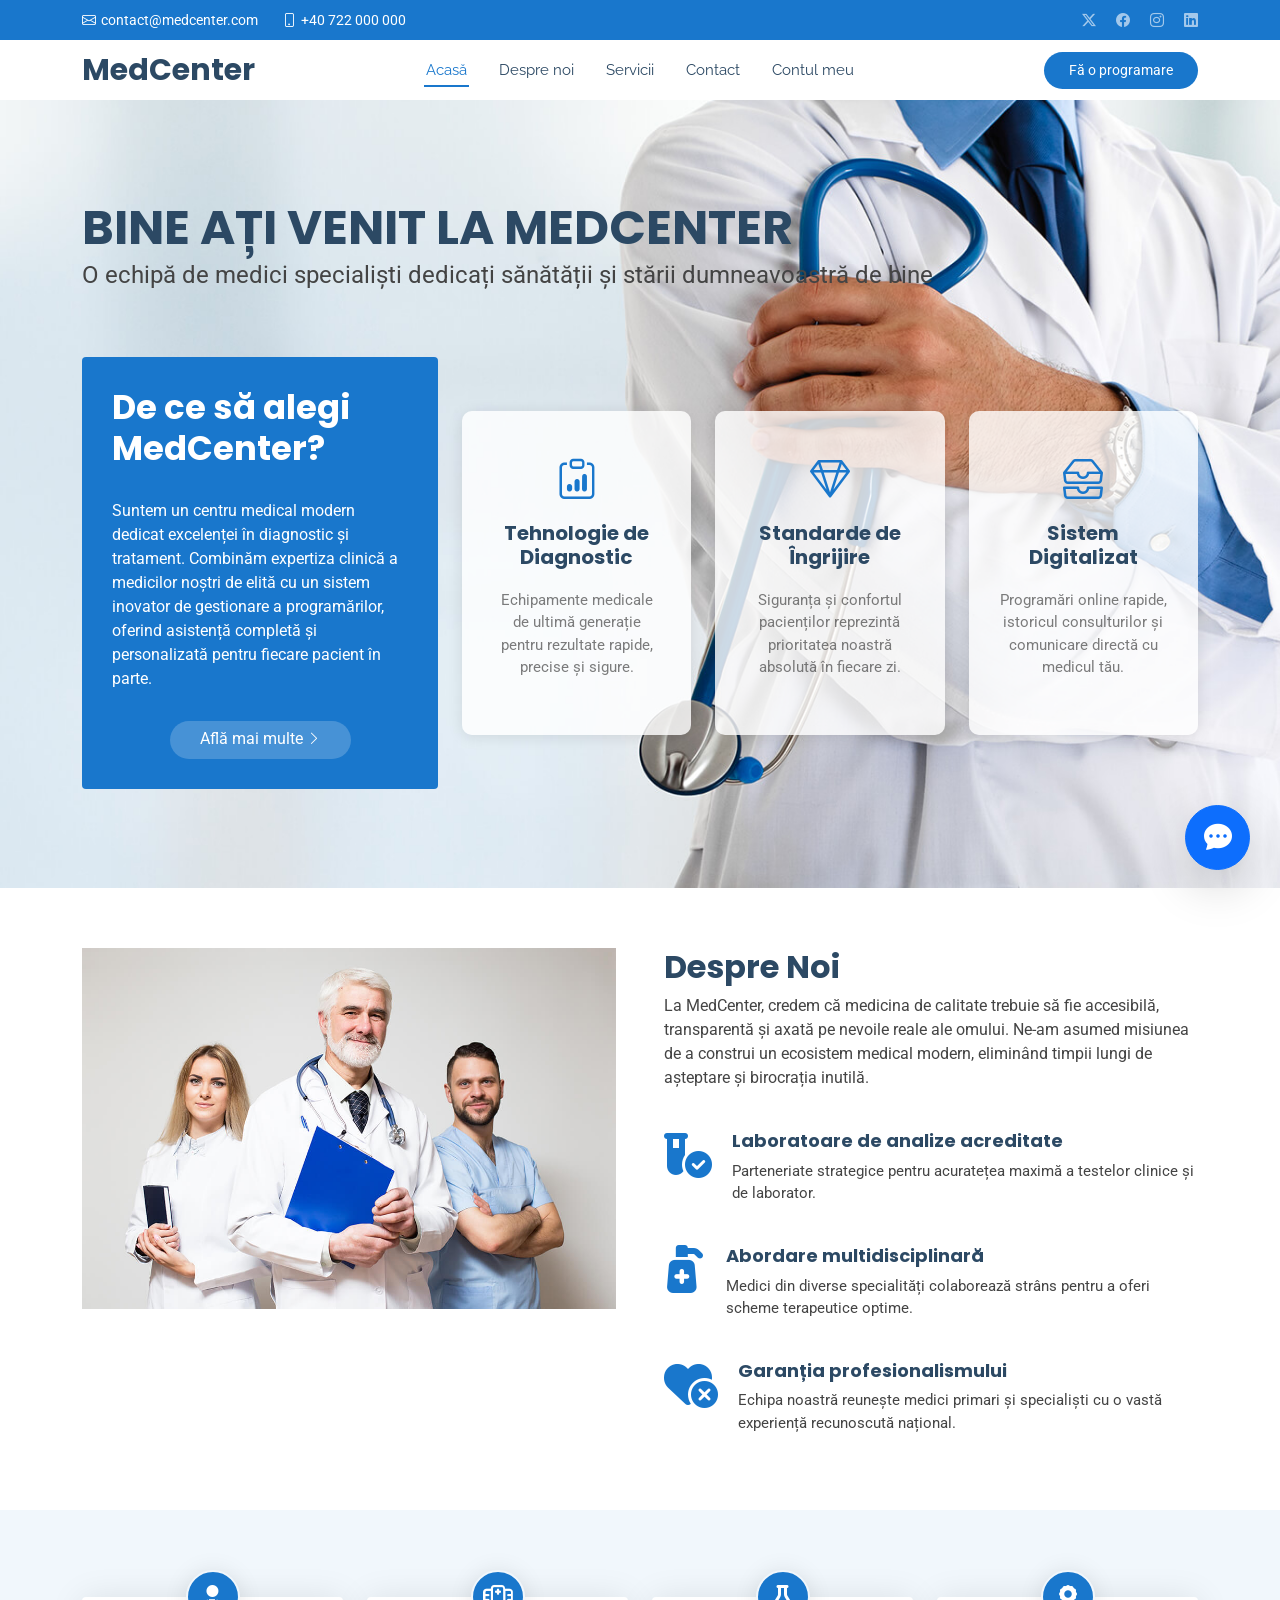
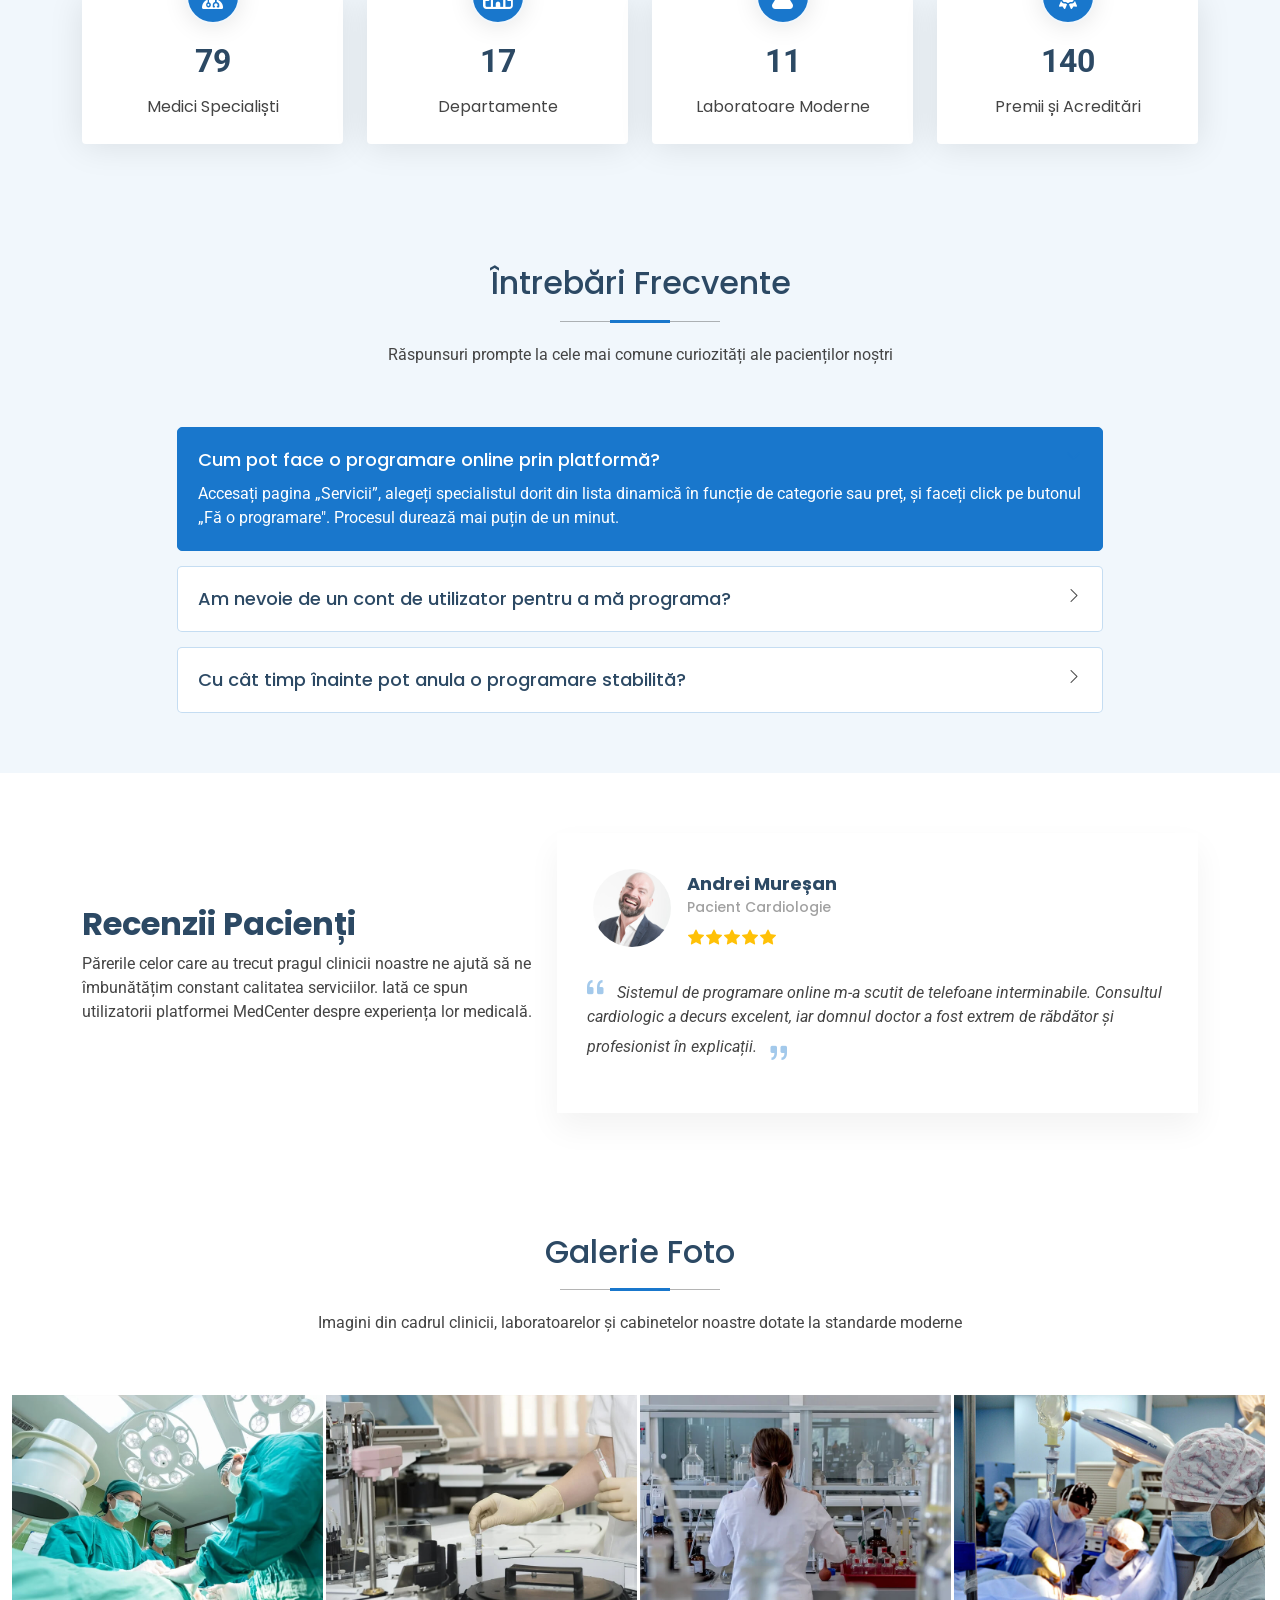
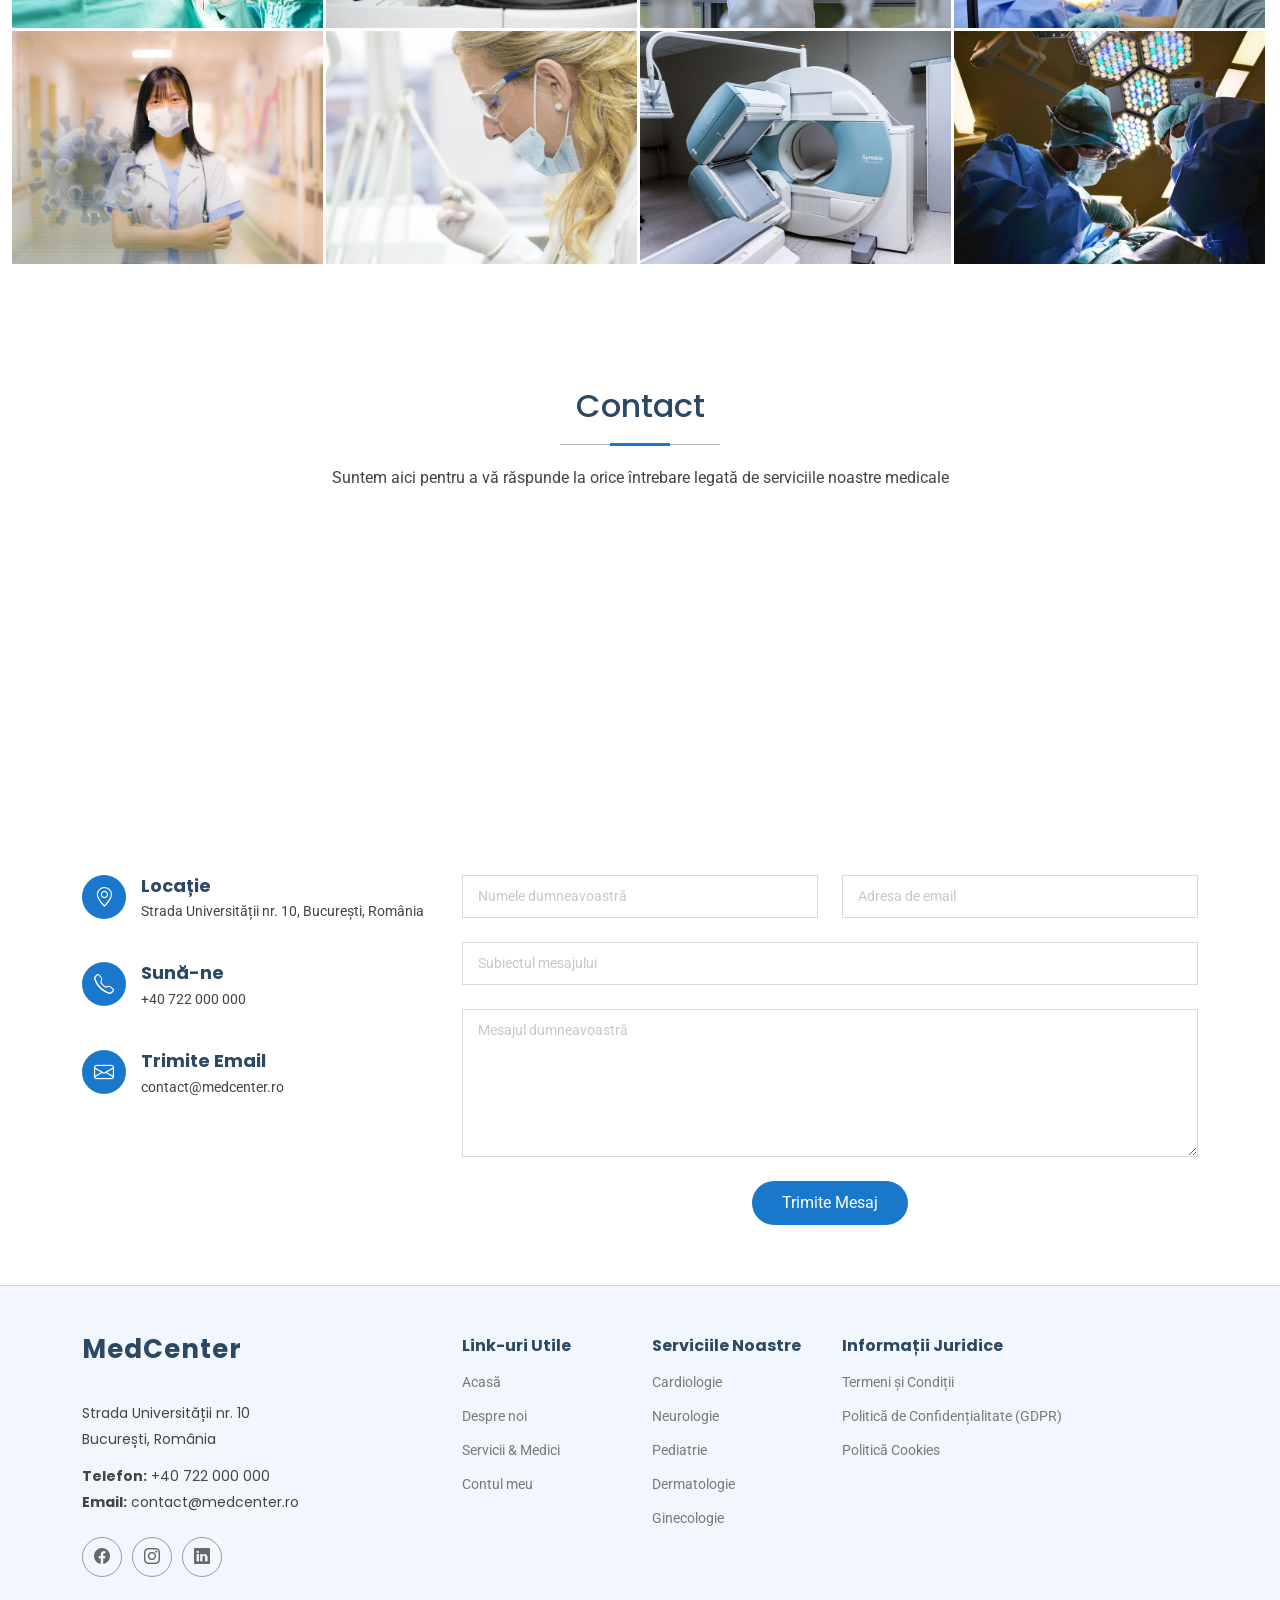
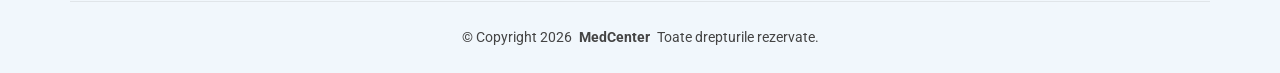
==== api-gateway/src/main/resources/static/index.html @ e3218eba "Medcenter functional" ====
<!DOCTYPE html>
<html lang="ro">

<head>
  <meta charset="utf-8">
  <meta content="width=device-width, initial-scale=1.0" name="viewport">
  <title>MedCenter - Centru Medical Integrat</title>
  <meta name="description" content="">
  <meta name="keywords" content="">

  <link href="assets/img/favicon.png" rel="icon">
  <link href="assets/img/apple-touch-icon.png" rel="apple-touch-icon">

  <link href="https://fonts.googleapis.com" rel="preconnect">
  <link href="https://fonts.gstatic.com" rel="preconnect" crossorigin>
  <link href="https://fonts.googleapis.com/css2?family=Roboto:ital,wght@0,100;0,300;0,400;0,500;0,700;0,900;1,100;1,300;1,400;1,500;1,700;1,900&family=Poppins:ital,wght@0,100;0,200;0,300;0,400;0,500;0,600;0,700;0,800;0,900;1,100;1,200;1,300;1,400;1,500;1,600;1,700;1,800;1,900&family=Raleway:ital,wght@0,100;0,200;0,300;0,400;0,500;0,600;0,700;0,800;0,900;1,100;1,200;1,300;1,400;1,500;1,600;1,700;1,800;1,900&display=swap" rel="stylesheet">

  <link href="assets/vendor/bootstrap/css/bootstrap.min.css" rel="stylesheet">
  <link href="assets/vendor/bootstrap-icons/bootstrap-icons.css" rel="stylesheet">
  <link href="assets/vendor/aos/aos.css" rel="stylesheet">
  <link href="assets/vendor/fontawesome-free/css/all.min.css" rel="stylesheet">
  <link href="assets/vendor/glightbox/css/glightbox.min.css" rel="stylesheet">
  <link href="assets/vendor/swiper/swiper-bundle.min.css" rel="stylesheet">

  <link href="assets/css/main.css" rel="stylesheet">
</head>

<body class="index-page">
<script>
  const role = localStorage.getItem('userRole');
  if (role === 'ADMIN' || role === 'DOCTOR') {
      document.documentElement.classList.add('is-staff');
  }
</script>
<!-- restul codului, header etc. -->

<header id="header" class="header sticky-top" data-include="header.html"></header>

<main class="main">

  <section id="hero" class="hero section light-background">

    <img src="assets/img/hero-bg.jpg" alt="" data-aos="fade-in">

    <div class="container position-relative">

      <div class="welcome position-relative" data-aos="fade-down" data-aos-delay="100">
        <h2>BINE AȚI VENIT LA MEDCENTER</h2>
        <p>O echipă de medici specialiști dedicați sănătății și stării dumneavoastră de bine</p>
      </div><div class="content row gy-4">
      <div class="col-lg-4 d-flex align-items-stretch">
        <div class="why-box" data-aos="zoom-out" data-aos-delay="200">
          <h3>De ce să alegi MedCenter?</h3>
          <p>
            Suntem un centru medical modern dedicat excelenței în diagnostic și tratament. Combinăm expertiza clinică a medicilor noștri de elită cu un sistem inovator de gestionare a programărilor, oferind asistență completă și personalizată pentru fiecare pacient în parte.
          </p>
          <div class="text-center">
            <a href="#about" class="more-btn"><span>Află mai multe</span> <i class="bi bi-chevron-right"></i></a>
          </div>
        </div>
      </div><div class="col-lg-8 d-flex align-items-stretch">
      <div class="d-flex flex-column justify-content-center">
        <div class="row gy-4">

          <div class="col-xl-4 d-flex align-items-stretch">
            <div class="icon-box" data-aos="zoom-out" data-aos-delay="300">
              <i class="bi bi-clipboard-data"></i>
              <h4>Tehnologie de Diagnostic</h4>
              <p>Echipamente medicale de ultimă generație pentru rezultate rapide, precise și sigure.</p>
            </div>
          </div><div class="col-xl-4 d-flex align-items-stretch">
          <div class="icon-box" data-aos="zoom-out" data-aos-delay="400">
            <i class="bi bi-gem"></i>
            <h4>Standarde de Îngrijire</h4>
            <p>Siguranța și confortul pacienților reprezintă prioritatea noastră absolută în fiecare zi.</p>
          </div>
        </div><div class="col-xl-4 d-flex align-items-stretch">
          <div class="icon-box" data-aos="zoom-out" data-aos-delay="500">
            <i class="bi bi-inboxes"></i>
            <h4>Sistem Digitalizat</h4>
            <p>Programări online rapide, istoricul consulturilor și comunicare directă cu medicul tău.</p>
          </div>
        </div></div>
      </div>
    </div>
    </div></div>

  </section><section id="about" class="about section">

  <div class="container">

    <div class="row gy-4 gx-5">

      <div class="col-lg-6 position-relative align-self-start" data-aos="fade-up" data-aos-delay="200">
        <img src="assets/img/about.jpg" class="img-fluid" alt="">
      </div>

      <div class="col-lg-6 content" data-aos="fade-up" data-aos-delay="100">
        <h3>Despre Noi</h3>
        <p>
          La MedCenter, credem că medicina de calitate trebuie să fie accesibilă, transparentă și axată pe nevoile reale ale omului. Ne-am asumed misiunea de a construi un ecosistem medical modern, eliminând timpii lungi de așteptare și birocrația inutilă.
        </p>
        <ul>
          <li>
            <i class="fa-solid fa-vial-circle-check"></i>
            <div>
              <h5>Laboratoare de analize acreditate</h5>
              <p>Parteneriate strategice pentru acuratețea maximă a testelor clinice și de laborator.</p>
            </div>
          </li>
          <li>
            <i class="fa-solid fa-pump-medical"></i>
            <div>
              <h5>Abordare multidisciplinară</h5>
              <p>Medici din diverse specialități colaborează strâns pentru a oferi scheme terapeutice optime.</p>
            </div>
          </li>
          <li>
            <i class="fa-solid fa-heart-circle-xmark"></i>
            <div>
              <h5>Garanția profesionalismului</h5>
              <p>Echipa noastră reunește medici primari și specialiști cu o vastă experiență recunoscută național.</p>
            </div>
          </li>
        </ul>
      </div>

    </div>

  </div>

</section><section id="stats" class="stats section light-background">

  <div class="container" data-aos="fade-up" data-aos-delay="100">

    <div class="row gy-4">

      <div class="col-lg-3 col-md-6 d-flex flex-column align-items-center">
        <i class="fa-solid fa-user-doctor"></i>
        <div class="stats-item">
          <span data-purecounter-start="0" data-purecounter-end="85" data-purecounter-duration="1" class="purecounter"></span>
          <p>Medici Specialiști</p>
        </div>
      </div><div class="col-lg-3 col-md-6 d-flex flex-column align-items-center">
      <i class="fa-regular fa-hospital"></i>
      <div class="stats-item">
        <span data-purecounter-start="0" data-purecounter-end="18" data-purecounter-duration="1" class="purecounter"></span>
        <p>Departamente</p>
      </div>
    </div><div class="col-lg-3 col-md-6 d-flex flex-column align-items-center">
      <i class="fas fa-flask"></i>
      <div class="stats-item">
        <span data-purecounter-start="0" data-purecounter-end="12" data-purecounter-duration="1" class="purecounter"></span>
        <p>Laboratoare Moderne</p>
      </div>
    </div><div class="col-lg-3 col-md-6 d-flex flex-column align-items-center">
      <i class="fas fa-award"></i>
      <div class="stats-item">
        <span data-purecounter-start="0" data-purecounter-end="150" data-purecounter-duration="1" class="purecounter"></span>
        <p>Premii și Acreditări</p>
      </div>
    </div></div>

  </div>

</section><section id="faq" class="faq section light-background">

  <div class="container section-title" data-aos="fade-up">
    <h2>Întrebări Frecvente</h2>
    <p>Răspunsuri prompte la cele mai comune curiozități ale pacienților noștri</p>
  </div>

  <div class="container">
    <div class="row justify-content-center">
      <div class="col-lg-10" data-aos="fade-up" data-aos-delay="100">
        <div class="faq-container">

          <div class="faq-item faq-active">
            <h3>Cum pot face o programare online prin platformă?</h3>
            <div class="faq-content">
              <p>Accesați pagina „Servicii”, alegeți specialistul dorit din lista dinamică în funcție de categorie sau preț, și faceți click pe butonul „Fă o programare". Procesul durează mai puțin de un minut.</p>
            </div>
            <i class="faq-toggle bi bi-chevron-right"></i>
          </div>

          <div class="faq-item">
            <h3>Am nevoie de un cont de utilizator pentru a mă programa?</h3>
            <div class="faq-content">
              <p>Da, crearea unui cont securizat în secțiunea „Contul meu” vă permite să vă gestionați rezervările active, să anulați sau să reprogramați vizitele și să aveți acces direct la istoricul consulturilor medicale.</p>
            </div>
            <i class="faq-toggle bi bi-chevron-right"></i>
          </div>

          <div class="faq-item">
            <h3>Cu cât timp înainte pot anula o programare stabilită?</h3>
            <div class="faq-content">
              <p>Anularea sau modificarea unei programări se poate face direct din panoul dumneavoastră de utilizator (Dashboard) cu cel puțin 24 de ore înainte de ora stabilită inițial, fără niciun cost suplimentar.</p>
            </div>
            <i class="faq-toggle bi bi-chevron-right"></i>
          </div>

        </div>
      </div>
    </div>
  </div>

</section>

  <section id="testimonials" class="testimonials section">

    <div class="container">
      <div class="row align-items-center">

        <div class="col-lg-5 info" data-aos="fade-up" data-aos-delay="100">
          <h3>Recenzii Pacienți</h3>
          <p>
            Părerile celor care au trecut pragul clinicii noastre ne ajută să ne îmbunătățim constant calitatea serviciilor. Iată ce spun utilizatorii platformei MedCenter despre experiența lor medicală.
          </p>
        </div>

        <div class="col-lg-7" data-aos="fade-up" data-aos-delay="200">
          <div class="swiper init-swiper">
            <script type="application/json" class="swiper-config">
              {
                "loop": true,
                "speed": 600,
                "autoplay": { "delay": 5000 },
                "slidesPerView": "auto",
                "pagination": { "el": ".swiper-pagination", "type": "bullets", "clickable": true }
              }
            </script>
            <div class="swiper-wrapper">

              <div class="swiper-slide">
                <div class="testimonial-item">
                  <div class="d-flex">
                    <img src="assets/img/testimonials/testimonials-1.jpg" class="testimonial-img flex-shrink-0" alt="">
                    <div>
                      <h3>Andrei Mureșan</h3>
                      <h4>Pacient Cardiologie</h4>
                      <div class="stars">
                        <i class="bi bi-star-fill"></i><i class="bi bi-star-fill"></i><i class="bi bi-star-fill"></i><i class="bi bi-star-fill"></i><i class="bi bi-star-fill"></i>
                      </div>
                    </div>
                  </div>
                  <p>
                    <i class="bi bi-quote quote-icon-left"></i>
                    <span>Sistemul de programare online m-a scutit de telefoane interminabile. Consultul cardiologic a decurs excelent, iar domnul doctor a fost extrem de răbdător și profesionist în explicații.</span>
                    <i class="bi bi-quote quote-icon-right"></i>
                  </p>
                </div>
              </div>

              <div class="swiper-slide">
                <div class="testimonial-item">
                  <div class="d-flex">
                    <img src="assets/img/testimonials/testimonials-2.jpg" class="testimonial-img flex-shrink-0" alt="">
                    <div>
                      <h3>Elena Vasilescu</h3>
                      <h4>Pacient Pediatrie</h4>
                      <div class="stars">
                        <i class="bi bi-star-fill"></i><i class="bi bi-star-fill"></i><i class="bi bi-star-fill"></i><i class="bi bi-star-fill"></i><i class="bi bi-star-fill"></i>
                      </div>
                    </div>
                  </div>
                  <p>
                    <i class="bi bi-quote quote-icon-left"></i>
                    <span>O clinică extrem de curată, primitoare și perfect organizată pentru copii. Programarea s-a respectat la minut, un lucru foarte important când vii cu un copil mic. Recomand cu drag!</span>
                    <i class="bi bi-quote quote-icon-right"></i>
                  </p>
                </div>
              </div>

            </div>
            <div class="swiper-pagination"></div>
          </div>
        </div>

      </div>
    </div>

  </section>

  <section id="gallery" class="gallery section">

    <div class="container section-title" data-aos="fade-up">
      <h2>Galerie Foto</h2>
      <p>Imagini din cadrul clinicii, laboratoarelor și cabinetelor noastre dotate la standarde moderne</p>
    </div><div class="container-fluid" data-aos="fade-up" data-aos-delay="100">

    <div class="row g-0">

      <div class="col-lg-3 col-md-4">
        <div class="gallery-item">
          <a href="assets/img/gallery/gallery-1.jpg" class="glightbox" data-gallery="images-gallery">
            <img src="assets/img/gallery/gallery-1.jpg" alt="Cabinet Consultanță" class="img-fluid">
          </a>
        </div>
      </div><div class="col-lg-3 col-md-4">
      <div class="gallery-item">
        <a href="assets/img/gallery/gallery-2.jpg" class="glightbox" data-gallery="images-gallery">
          <img src="assets/img/gallery/gallery-2.jpg" alt="Echipament Diagnostic" class="img-fluid">
        </a>
      </div>
    </div><div class="col-lg-3 col-md-4">
      <div class="gallery-item">
        <a href="assets/img/gallery/gallery-3.jpg" class="glightbox" data-gallery="images-gallery">
          <img src="assets/img/gallery/gallery-3.jpg" alt="Laborator Analize" class="img-fluid">
        </a>
      </div>
    </div><div class="col-lg-3 col-md-4">
      <div class="gallery-item">
        <a href="assets/img/gallery/gallery-4.jpg" class="glightbox" data-gallery="images-gallery">
          <img src="assets/img/gallery/gallery-4.jpg" alt="Sala de Tratament" class="img-fluid">
        </a>
      </div>
    </div><div class="col-lg-3 col-md-4">
      <div class="gallery-item">
        <a href="assets/img/gallery/gallery-5.jpg" class="glightbox" data-gallery="images-gallery">
          <img src="assets/img/gallery/gallery-5.jpg" alt="Tehnologie Medicală" class="img-fluid">
        </a>
      </div>
    </div><div class="col-lg-3 col-md-4">
      <div class="gallery-item">
        <a href="assets/img/gallery/gallery-6.jpg" class="glightbox" data-gallery="images-gallery">
          <img src="assets/img/gallery/gallery-6.jpg" alt="Cabinet Pediatrie" class="img-fluid">
        </a>
      </div>
    </div><div class="col-lg-3 col-md-4">
      <div class="gallery-item">
        <a href="assets/img/gallery/gallery-7.jpg" class="glightbox" data-gallery="images-gallery">
          <img src="assets/img/gallery/gallery-7.jpg" alt="Recepție MedCenter" class="img-fluid">
        </a>
      </div>
    </div><div class="col-lg-3 col-md-4">
      <div class="gallery-item">
        <a href="assets/img/gallery/gallery-8.jpg" class="glightbox" data-gallery="images-gallery">
          <img src="assets/img/gallery/gallery-8.jpg" alt="Săli de Așteptare" class="img-fluid">
        </a>
      </div>
    </div></div>

  </div>

  </section>

  <section id="contact" class="contact section">

    <div class="container section-title" data-aos="fade-up">
      <h2>Contact</h2>
      <p>Suntem aici pentru a vă răspunde la orice întrebare legată de serviciile noastre medicale</p>
    </div>

    <div class="mb-5" data-aos="fade-up" data-aos-delay="200">
      <iframe style="border:0; width: 100%; height: 270px;" src="https://maps.google.com/maps?q=Strada%20Universitatii%2010,%20Bucuresti&t=&z=13&ie=UTF8&iwloc=&output=embed" frameborder="0" allowfullscreen="" loading="lazy" referrerpolicy="no-referrer-when-downgrade"></iframe>
    </div>

    <div class="container" data-aos="fade-up" data-aos-delay="100">
      <div class="row gy-4">

        <div class="col-lg-4">
          <div class="info-item d-flex" data-aos="fade-up" data-aos-delay="300">
            <i class="bi bi-geo-alt flex-shrink-0"></i>
            <div>
              <h3>Locație</h3>
              <p>Strada Universității nr. 10, București, România</p>
            </div>
          </div>

          <div class="info-item d-flex" data-aos="fade-up" data-aos-delay="400">
            <i class="bi bi-telephone flex-shrink-0"></i>
            <div>
              <h3>Sună-ne</h3>
              <p>+40 722 000 000</p>
            </div>
          </div>

          <div class="info-item d-flex" data-aos="fade-up" data-aos-delay="500">
            <i class="bi bi-envelope flex-shrink-0"></i>
            <div>
              <h3>Trimite Email</h3>
              <p>contact@medcenter.ro</p>
            </div>
          </div>
        </div>

        <div class="col-lg-8">
          <form id="contact-form" class="php-email-form" data-aos="fade-up" data-aos-delay="200">
            <div class="row gy-4">

              <div class="col-md-6">
                <input type="text" id="contact-name" class="form-control" placeholder="Numele dumneavoastră" required="">
              </div>

              <div class="col-md-6 ">
                <input type="email" id="contact-email" class="form-control" placeholder="Adresa de email" required="">
              </div>

              <div class="col-md-12">
                <input type="text" id="contact-subject" class="form-control" placeholder="Subiectul mesajului" required="">
              </div>

              <div class="col-md-12">
                <textarea class="form-control" id="contact-message" rows="6" placeholder="Mesajul dumneavoastră" required=""></textarea>
              </div>

              <div class="col-md-12 text-center">
                <div id="contact-loading" class="d-none text-primary mb-3">Se trimite mesajul...</div>
                <div id="contact-error" class="d-none text-danger mb-3">A apărut o eroare. Serverul nu răspunde.</div>
                <div id="contact-success" class="d-none text-success mb-3">Mesajul dumneavoastră a fost trimis cu succes!</div>

                <button type="submit" style="background: #1977cc; color: white; border: 0; padding: 10px 30px; border-radius: 50px; transition: 0.4s;">Trimite Mesaj</button>
              </div>

            </div>
          </form>
        </div>

      </div>
    </div>

  </section>

</main>

<div data-include="footer.html"></div>


<script src="assets/vendor/bootstrap/js/bootstrap.bundle.min.js"></script>
<script src="assets/vendor/aos/aos.js"></script>
<script src="assets/vendor/glightbox/js/glightbox.min.js"></script>
<script src="assets/vendor/purecounter/purecounter_vanilla.js"></script>
<script src="assets/vendor/swiper/swiper-bundle.min.js"></script>

<script src="assets/js/loader.js"></script>

<script>
  window.addEventListener('componentsLoaded', () => {
      const header = document.querySelector('#header');
      if (!header) {
          console.error("Eroare: Header-ul nu a fost găsit în DOM!");
          return;
      }

      const mainScript = document.createElement('script');
      mainScript.src = 'assets/js/main.js';
      mainScript.onload = () => {
          console.log("MedCenter main.js a fost încărcat și inițializat.");
          if (typeof AOS !== 'undefined') {
              AOS.init({
                  duration: 600,
                  easing: 'ease-in-out',
                  once: true,
                  mirror: false
              });
          }
      };
      document.body.appendChild(mainScript);
  });

  document.addEventListener('DOMContentLoaded', () => {
    const form = document.getElementById('contact-form');
    if (!form) return;

    form.addEventListener('submit', async (e) => {
        e.preventDefault(); // Oprim reîncărcarea paginii

        // Ascundem mesajele anterioare și arătăm loader-ul
        document.getElementById('contact-loading').classList.remove('d-none');
        document.getElementById('contact-error').classList.add('d-none');
        document.getElementById('contact-success').classList.add('d-none');

        // Colectăm datele din input-uri
        const contactData = {
            name: document.getElementById('contact-name').value,
            email: document.getElementById('contact-email').value,
            subject: document.getElementById('contact-subject').value,
            message: document.getElementById('contact-message').value
        };

        try {
            // Trimitem cererea către backend prin API Gateway (schimbă ruta dacă ai alt endpoint în Java)
            const response = await fetch('/resources/contact', {
                method: 'POST',
                headers: {
                    'Content-Type': 'application/json'
                },
                body: JSON.stringify(contactData)
            });

            document.getElementById('contact-loading').classList.add('d-none');

            if (response.ok) {
                document.getElementById('contact-success').classList.remove('d-none');
                form.reset(); // Curățăm formularul
            } else {
                document.getElementById('contact-error').classList.remove('d-none');
                document.getElementById('contact-error').innerText = "Eroare de la server. Mesajul nu a putut fi salvat.";
            }
        } catch (error) {
            console.error("Eroare la trimiterea mesajului:", error);
            document.getElementById('contact-loading').classList.add('d-none');
            document.getElementById('contact-error').classList.remove('d-none');
            document.getElementById('contact-error').innerText = "Nu s-a putut contacta serverul (Network Error).";
        }
    });
});
</script>
<script src="assets/js/chatbot.js"></script>
</body>
</html>
---- api-gateway/src/main/resources/static/assets/css/main.css ----
/**
* Template Name: Medilab
* Template URL: https://bootstrapmade.com/medilab-free-medical-bootstrap-theme/
* Updated: Aug 07 2024 with Bootstrap v5.3.3
* Author: BootstrapMade.com
* License: https://bootstrapmade.com/license/
*/

/*--------------------------------------------------------------
# Font & Color Variables
# Help: https://bootstrapmade.com/color-system/
--------------------------------------------------------------*/
/* Fonts */
:root {
  --default-font: "Roboto",  system-ui, -apple-system, "Segoe UI", Roboto, "Helvetica Neue", Arial, "Noto Sans", "Liberation Sans", sans-serif, "Apple Color Emoji", "Segoe UI Emoji", "Segoe UI Symbol", "Noto Color Emoji";
  --heading-font: "Poppins",  sans-serif;
  --nav-font: "Raleway",  sans-serif;
}

/* Global Colors - The following color variables are used throughout the website. Updating them here will change the color scheme of the entire website */
:root { 
  --background-color: #ffffff; /* Background color for the entire website, including individual sections */
  --default-color: #444444; /* Default color used for the majority of the text content across the entire website */
  --heading-color: #2c4964; /* Color for headings, subheadings and title throughout the website */
  --accent-color: #1977cc; /* Accent color that represents your brand on the website. It's used for buttons, links, and other elements that need to stand out */
  --surface-color: #ffffff; /* The surface color is used as a background of boxed elements within sections, such as cards, icon boxes, or other elements that require a visual separation from the global background. */
  --contrast-color: #ffffff; /* Contrast color for text, ensuring readability against backgrounds of accent, heading, or default colors. */
}

/* Nav Menu Colors - The following color variables are used specifically for the navigation menu. They are separate from the global colors to allow for more customization options */
:root {
  --nav-color: #2c4964;  /* The default color of the main navmenu links */
  --nav-hover-color: #1977cc; /* Applied to main navmenu links when they are hovered over or active */
  --nav-mobile-background-color: #ffffff; /* Used as the background color for mobile navigation menu */
  --nav-dropdown-background-color: #ffffff; /* Used as the background color for dropdown items that appear when hovering over primary navigation items */
  --nav-dropdown-color: #2c4964; /* Used for navigation links of the dropdown items in the navigation menu. */
  --nav-dropdown-hover-color: #1977cc; /* Similar to --nav-hover-color, this color is applied to dropdown navigation links when they are hovered over. */
}

/* Color Presets - These classes override global colors when applied to any section or element, providing reuse of the sam color scheme. */

.light-background {
  --background-color: #f1f7fc;
  --surface-color: #ffffff;
}

.dark-background {
  --background-color: #060606;
  --default-color: #ffffff;
  --heading-color: #ffffff;
  --surface-color: #252525;
  --contrast-color: #ffffff;
}

/* Smooth scroll */
:root {
  scroll-behavior: smooth;
}

/*--------------------------------------------------------------
# General Styling & Shared Classes
--------------------------------------------------------------*/
body {
  color: var(--default-color);
  background-color: var(--background-color);
  font-family: var(--default-font);
}

a {
  color: var(--accent-color);
  text-decoration: none;
  transition: 0.3s;
}

a:hover {
  color: color-mix(in srgb, var(--accent-color), transparent 25%);
  text-decoration: none;
}

h1,
h2,
h3,
h4,
h5,
h6 {
  color: var(--heading-color);
  font-family: var(--heading-font);
}

/* Pulsating Play Button
------------------------------*/
.pulsating-play-btn {
  width: 94px;
  height: 94px;
  background: radial-gradient(var(--accent-color) 50%, color-mix(in srgb, var(--accent-color), transparent 75%) 52%);
  border-radius: 50%;
  display: block;
  position: relative;
  overflow: hidden;
}

.pulsating-play-btn:before {
  content: "";
  position: absolute;
  width: 120px;
  height: 120px;
  animation-delay: 0s;
  animation: pulsate-play-btn 2s;
  animation-direction: forwards;
  animation-iteration-count: infinite;
  animation-timing-function: steps;
  opacity: 1;
  border-radius: 50%;
  border: 5px solid color-mix(in srgb, var(--accent-color), transparent 30%);
  top: -15%;
  left: -15%;
  background: rgba(198, 16, 0, 0);
}

.pulsating-play-btn:after {
  content: "";
  position: absolute;
  left: 50%;
  top: 50%;
  transform: translateX(-40%) translateY(-50%);
  width: 0;
  height: 0;
  border-top: 10px solid transparent;
  border-bottom: 10px solid transparent;
  border-left: 15px solid #fff;
  z-index: 100;
  transition: all 400ms cubic-bezier(0.55, 0.055, 0.675, 0.19);
}

.pulsating-play-btn:hover:before {
  content: "";
  position: absolute;
  left: 50%;
  top: 50%;
  transform: translateX(-40%) translateY(-50%);
  width: 0;
  height: 0;
  border: none;
  border-top: 10px solid transparent;
  border-bottom: 10px solid transparent;
  border-left: 15px solid #fff;
  z-index: 200;
  animation: none;
  border-radius: 0;
}

.pulsating-play-btn:hover:after {
  border-left: 15px solid var(--accent-color);
  transform: scale(20);
}

@keyframes pulsate-play-btn {
  0% {
    transform: scale(0.6, 0.6);
    opacity: 1;
  }

  100% {
    transform: scale(1, 1);
    opacity: 0;
  }
}

/* PHP Email Form Messages
------------------------------*/
.php-email-form .error-message {
  display: none;
  background: #df1529;
  color: #ffffff;
  text-align: left;
  padding: 15px;
  margin-bottom: 24px;
  font-weight: 600;
}

.php-email-form .sent-message {
  display: none;
  color: #ffffff;
  background: #059652;
  text-align: center;
  padding: 15px;
  margin-bottom: 24px;
  font-weight: 600;
}

.php-email-form .loading {
  display: none;
  background: var(--surface-color);
  text-align: center;
  padding: 15px;
  margin-bottom: 24px;
}

.php-email-form .loading:before {
  content: "";
  display: inline-block;
  border-radius: 50%;
  width: 24px;
  height: 24px;
  margin: 0 10px -6px 0;
  border: 3px solid var(--accent-color);
  border-top-color: var(--surface-color);
  animation: php-email-form-loading 1s linear infinite;
}

@keyframes php-email-form-loading {
  0% {
    transform: rotate(0deg);
  }

  100% {
    transform: rotate(360deg);
  }
}

/*--------------------------------------------------------------
# Global Header
--------------------------------------------------------------*/
.header {
  color: var(--default-color);
  transition: all 0.5s;
  z-index: 997;
  background-color: var(--background-color);
}

.header .topbar {
  background-color: var(--accent-color);
  height: 40px;
  padding: 0;
  font-size: 14px;
  transition: all 0.5s;
}

.header .topbar .contact-info i {
  font-style: normal;
  color: var(--contrast-color);
}

.header .topbar .contact-info i a,
.header .topbar .contact-info i span {
  padding-left: 5px;
  color: var(--contrast-color);
}

@media (max-width: 575px) {

  .header .topbar .contact-info i a,
  .header .topbar .contact-info i span {
    font-size: 13px;
  }
}

.header .topbar .contact-info i a {
  line-height: 0;
  transition: 0.3s;
}

.header .topbar .contact-info i a:hover {
  color: var(--contrast-color);
  text-decoration: underline;
}

.header .topbar .social-links a {
  color: color-mix(in srgb, var(--contrast-color), transparent 40%);
  line-height: 0;
  transition: 0.3s;
  margin-left: 20px;
}

.header .topbar .social-links a:hover {
  color: var(--contrast-color);
}

.header .branding {
  min-height: 60px;
  padding: 10px 0;
}

.header .logo {
  line-height: 1;
}

.header .logo img {
  max-height: 36px;
  margin-right: 8px;
}

.header .logo h1 {
  font-size: 30px;
  margin: 0;
  font-weight: 700;
  color: var(--heading-color);
}

.header .cta-btn,
.header .cta-btn:focus {
  color: var(--contrast-color);
  background: var(--accent-color);
  font-size: 14px;
  padding: 8px 25px;
  margin: 0 0 0 30px;
  border-radius: 50px;
  transition: 0.3s;
}

.header .cta-btn:hover,
.header .cta-btn:focus:hover {
  color: var(--contrast-color);
  background: color-mix(in srgb, var(--accent-color), transparent 15%);
}

@media (max-width: 1200px) {
  .header .logo {
    order: 1;
  }

  .header .cta-btn {
    order: 2;
    margin: 0 15px 0 0;
    padding: 6px 15px;
  }

  .header .navmenu {
    order: 3;
  }
}

.scrolled .header {
  box-shadow: 0px 0 18px rgba(0, 0, 0, 0.1);
}

.scrolled .header .topbar {
  height: 0;
  visibility: hidden;
  overflow: hidden;
}

/*--------------------------------------------------------------
# Navigation Menu
--------------------------------------------------------------*/
/* Desktop Navigation */
@media (min-width: 1200px) {
    #navmenu {
        position: absolute;
        left: 50%;
        transform: translateX(-50%);
    }
}
@media (min-width: 1200px) {
  .navmenu {
    padding: 0;
  }

  .navmenu ul {
    margin: 0;
    padding: 0;
    display: flex;
    list-style: none;
    align-items: center;
  }

  .navmenu li {
    position: relative;
  }

  .navmenu>ul>li {
    white-space: nowrap;
    padding: 15px 14px;
  }

  .navmenu>ul>li:last-child {
    padding-right: 0;
  }

  .navmenu a,
  .navmenu a:focus {
    color: var(--nav-color);
    font-size: 15px;
    padding: 0 2px;
    font-family: var(--nav-font);
    font-weight: 400;
    display: flex;
    align-items: center;
    justify-content: space-between;
    white-space: nowrap;
    transition: 0.3s;
    position: relative;
  }

  .navmenu a i,
  .navmenu a:focus i {
    font-size: 12px;
    line-height: 0;
    margin-left: 5px;
    transition: 0.3s;
  }

  .navmenu>ul>li>a:before {
    content: "";
    position: absolute;
    width: 100%;
    height: 2px;
    bottom: -6px;
    left: 0;
    background-color: var(--nav-hover-color);
    visibility: hidden;
    width: 0px;
    transition: all 0.3s ease-in-out 0s;
  }

  .navmenu a:hover:before,
  .navmenu li:hover>a:before,
  .navmenu .active:before {
    visibility: visible;
    width: 100%;
  }

  .navmenu li:hover>a,
  .navmenu .active,
  .navmenu .active:focus {
    color: var(--nav-hover-color);
  }

  .navmenu .dropdown ul {
    margin: 0;
    padding: 10px 0;
    background: var(--nav-dropdown-background-color);
    display: block;
    position: absolute;
    visibility: hidden;
    left: 14px;
    top: 130%;
    opacity: 0;
    transition: 0.3s;
    border-radius: 4px;
    z-index: 99;
    box-shadow: 0px 0px 30px rgba(0, 0, 0, 0.1);
  }

  .navmenu .dropdown ul li {
    min-width: 200px;
  }

  .navmenu .dropdown ul a {
    padding: 10px 20px;
    font-size: 15px;
    text-transform: none;
    color: var(--nav-dropdown-color);
  }

  .navmenu .dropdown ul a i {
    font-size: 12px;
  }

  .navmenu .dropdown ul a:hover,
  .navmenu .dropdown ul .active:hover,
  .navmenu .dropdown ul li:hover>a {
    color: var(--nav-dropdown-hover-color);
  }

  .navmenu .dropdown:hover>ul {
    opacity: 1;
    top: 100%;
    visibility: visible;
  }

  .navmenu .dropdown .dropdown ul {
    top: 0;
    left: -90%;
    visibility: hidden;
  }

  .navmenu .dropdown .dropdown:hover>ul {
    opacity: 1;
    top: 0;
    left: -100%;
    visibility: visible;
  }
}

/* Mobile Navigation */
@media (max-width: 1199px) {
  .mobile-nav-toggle {
    color: var(--nav-color);
    font-size: 28px;
    line-height: 0;
    margin-right: 10px;
    cursor: pointer;
    transition: color 0.3s;
  }

  .navmenu {
    padding: 0;
    z-index: 9997;
  }

  .navmenu ul {
    display: none;
    list-style: none;
    position: absolute;
    inset: 60px 20px 20px 20px;
    padding: 10px 0;
    margin: 0;
    border-radius: 6px;
    background-color: var(--nav-mobile-background-color);
    border: 1px solid color-mix(in srgb, var(--default-color), transparent 90%);
    box-shadow: none;
    overflow-y: auto;
    transition: 0.3s;
    z-index: 9998;
  }

  .navmenu a,
  .navmenu a:focus {
    color: var(--nav-dropdown-color);
    padding: 10px 20px;
    font-family: var(--nav-font);
    font-size: 17px;
    font-weight: 500;
    display: flex;
    align-items: center;
    justify-content: space-between;
    white-space: nowrap;
    transition: 0.3s;
  }

  .navmenu a i,
  .navmenu a:focus i {
    font-size: 12px;
    line-height: 0;
    margin-left: 5px;
    width: 30px;
    height: 30px;
    display: flex;
    align-items: center;
    justify-content: center;
    border-radius: 50%;
    transition: 0.3s;
    background-color: color-mix(in srgb, var(--accent-color), transparent 90%);
  }

  .navmenu a i:hover,
  .navmenu a:focus i:hover {
    background-color: var(--accent-color);
    color: var(--contrast-color);
  }

  .navmenu a:hover,
  .navmenu .active,
  .navmenu .active:focus {
    color: var(--nav-dropdown-hover-color);
  }

  .navmenu .active i,
  .navmenu .active:focus i {
    background-color: var(--accent-color);
    color: var(--contrast-color);
    transform: rotate(180deg);
  }

  .navmenu .dropdown ul {
    position: static;
    display: none;
    z-index: 99;
    padding: 10px 0;
    margin: 10px 20px;
    background-color: var(--nav-dropdown-background-color);
    transition: all 0.5s ease-in-out;
  }

  .navmenu .dropdown ul ul {
    background-color: rgba(33, 37, 41, 0.1);
  }

  .navmenu .dropdown>.dropdown-active {
    display: block;
    background-color: rgba(33, 37, 41, 0.03);
  }

  .mobile-nav-active {
    overflow: hidden;
  }

  .mobile-nav-active .mobile-nav-toggle {
    color: #fff;
    position: absolute;
    font-size: 32px;
    top: 15px;
    right: 15px;
    margin-right: 0;
    z-index: 9999;
  }

  .mobile-nav-active .navmenu {
    position: fixed;
    overflow: hidden;
    inset: 0;
    background: rgba(33, 37, 41, 0.8);
    transition: 0.3s;
  }

  .mobile-nav-active .navmenu>ul {
    display: block;
  }
}

/*--------------------------------------------------------------
# Global Footer
--------------------------------------------------------------*/
.footer {
  color: var(--default-color);
  background-color: var(--background-color);
  border-top: 1px solid color-mix(in srgb, var(--accent-color), transparent 75%);
  font-size: 14px;
  position: relative;
}

.footer .footer-top {
  padding-top: 50px;
}

.footer .footer-about .logo {
  line-height: 1;
  margin-bottom: 25px;
}

.footer .footer-about .logo img {
  max-height: 40px;
  margin-right: 6px;
}

.footer .footer-about .logo span {
  color: var(--heading-color);
  font-family: var(--heading-font);
  font-size: 26px;
  font-weight: 700;
  letter-spacing: 1px;
}

.footer .footer-about p {
  font-size: 14px;
  font-family: var(--heading-font);
}

.footer .social-links a {
  display: flex;
  align-items: center;
  justify-content: center;
  width: 40px;
  height: 40px;
  border-radius: 50%;
  border: 1px solid color-mix(in srgb, var(--default-color), transparent 50%);
  font-size: 16px;
  color: color-mix(in srgb, var(--default-color), transparent 20%);
  margin-right: 10px;
  transition: 0.3s;
}

.footer .social-links a:hover {
  color: var(--accent-color);
  border-color: var(--accent-color);
}

.footer h4 {
  font-size: 16px;
  font-weight: bold;
  position: relative;
  padding-bottom: 12px;
}

.footer .footer-links {
  margin-bottom: 30px;
}

.footer .footer-links ul {
  list-style: none;
  padding: 0;
  margin: 0;
}

.footer .footer-links ul i {
  padding-right: 2px;
  font-size: 12px;
  line-height: 0;
}

.footer .footer-links ul li {
  padding: 10px 0;
  display: flex;
  align-items: center;
}

.footer .footer-links ul li:first-child {
  padding-top: 0;
}

.footer .footer-links ul a {
  color: color-mix(in srgb, var(--default-color), transparent 30%);
  display: inline-block;
  line-height: 1;
}

.footer .footer-links ul a:hover {
  color: var(--accent-color);
}

.footer .footer-contact p {
  margin-bottom: 5px;
}

.footer .copyright {
  padding-top: 25px;
  padding-bottom: 25px;
  border-top: 1px solid color-mix(in srgb, var(--default-color), transparent 90%);
}

.footer .copyright p {
  margin-bottom: 0;
}

.footer .credits {
  margin-top: 8px;
  font-size: 13px;
}

/*--------------------------------------------------------------
# Preloader
--------------------------------------------------------------*/
#preloader {
  position: fixed;
  inset: 0;
  z-index: 999999;
  overflow: hidden;
  background: var(--background-color);
  transition: all 0.6s ease-out;
}

#preloader:before {
  content: "";
  position: fixed;
  top: calc(50% - 30px);
  left: calc(50% - 30px);
  border: 6px solid #ffffff;
  border-color: var(--accent-color) transparent var(--accent-color) transparent;
  border-radius: 50%;
  width: 60px;
  height: 60px;
  animation: animate-preloader 1.5s linear infinite;
}

@keyframes animate-preloader {
  0% {
    transform: rotate(0deg);
  }

  100% {
    transform: rotate(360deg);
  }
}

/*--------------------------------------------------------------
# Scroll Top Button
--------------------------------------------------------------*/

.scroll-top {
  position: fixed;
  visibility: hidden;
  opacity: 0;
  right: 15px;
  bottom: 15px;
  z-index: 99999;
  background-color: var(--accent-color);
  width: 40px;
  height: 40px;
  border-radius: 4px;
  transition: all 0.4s;
}

.scroll-top i {
  font-size: 24px;
  color: var(--contrast-color);
  line-height: 0;
}

.scroll-top:hover {
  background-color: color-mix(in srgb, var(--accent-color), transparent 20%);
  color: var(--contrast-color);
}

.scroll-top.active {
  visibility: visible;
  opacity: 1;
}

/*--------------------------------------------------------------
# Disable aos animation delay on mobile devices
--------------------------------------------------------------*/
@media screen and (max-width: 768px) {
  [data-aos-delay] {
    transition-delay: 0 !important;
  }
}

/*--------------------------------------------------------------
# Global Page Titles & Breadcrumbs
--------------------------------------------------------------*/
.page-title {
  color: var(--default-color);
  background-color: var(--background-color);
  position: relative;
}

.page-title .heading {
  padding: 80px 0;
  border-top: 1px solid color-mix(in srgb, var(--accent-color), transparent 80%);
}

.page-title .heading h1 {
  font-size: 38px;
  font-weight: 700;
}

.page-title nav {
  background-color: color-mix(in srgb, var(--accent-color), transparent 94%);
  padding: 20px 0;
}

.page-title nav ol {
  display: flex;
  flex-wrap: wrap;
  list-style: none;
  margin: 0;
  font-size: 16px;
  font-weight: 600;
}

.page-title nav ol li+li {
  padding-left: 10px;
}

.page-title nav ol li+li::before {
  content: "/";
  display: inline-block;
  padding-right: 10px;
  color: color-mix(in srgb, var(--default-color), transparent 70%);
}

/*--------------------------------------------------------------
# Global Sections
--------------------------------------------------------------*/
section,
.section {
  color: var(--default-color);
  background-color: var(--background-color);
  padding: 60px 0;
  scroll-margin-top: 72px;
  overflow: clip;
}

@media (max-width: 1199px) {

  section,
  .section {
    scroll-margin-top: 60px;
  }
}

/*--------------------------------------------------------------
# Global Section Titles
--------------------------------------------------------------*/
.section-title {
  text-align: center;
  padding-bottom: 60px;
  position: relative;
}

.section-title h2 {
  font-size: 32px;
  font-weight: 500;
  margin-bottom: 20px;
  padding-bottom: 20px;
  position: relative;
}

.section-title h2:before {
  content: "";
  position: absolute;
  display: block;
  width: 160px;
  height: 1px;
  background: color-mix(in srgb, var(--default-color), transparent 60%);
  left: 0;
  right: 0;
  bottom: 1px;
  margin: auto;
}

.section-title h2::after {
  content: "";
  position: absolute;
  display: block;
  width: 60px;
  height: 3px;
  background: var(--accent-color);
  left: 0;
  right: 0;
  bottom: 0;
  margin: auto;
}

.section-title p {
  margin-bottom: 0;
}

/*--------------------------------------------------------------
# Hero Section
--------------------------------------------------------------*/
.hero {
  width: 100%;
  min-height: calc(100vh - 112px);
  padding: 80px 0;
  display: flex;
  align-items: center;
  justify-content: center;
  position: relative;
  overflow: hidden;
}

.hero img {
  position: absolute;
  inset: 0;
  display: block;
  width: 100%;
  height: 100%;
  object-fit: cover;
  z-index: 1;
}

.hero .container {
  z-index: 3;
}

.hero .welcome h2 {
  margin: 0;
  font-size: 48px;
  font-weight: 700;
}

.hero .welcome p {
  font-size: 24px;
  margin: 0;
}

.hero .content {
  margin-top: 40px;
}

.hero .content .why-box {
  color: var(--contrast-color);
  background: var(--accent-color);
  padding: 30px;
  border-radius: 4px;
}

.hero .content .why-box h3 {
  color: var(--contrast-color);
  font-weight: 700;
  font-size: 34px;
  margin-bottom: 30px;
}

.hero .content .why-box p {
  margin-bottom: 30px;
}

.hero .content .why-box .more-btn {
  color: var(--contrast-color);
  background: color-mix(in srgb, var(--contrast-color), transparent 80%);
  display: inline-block;
  padding: 6px 30px 8px 30px;
  border-radius: 50px;
  transition: all ease-in-out 0.4s;
}

.hero .content .why-box .more-btn i {
  font-size: 14px;
}

.hero .content .why-box .more-btn:hover {
  background: var(--surface-color);
  color: var(--accent-color);
}

.hero .content .icon-box {
  text-align: center;
  border-radius: 10px;
  background: color-mix(in srgb, var(--surface-color), transparent 20%);
  box-shadow: 0px 2px 15px rgba(0, 0, 0, 0.1);
  padding: 40px 30px;
  width: 100%;
}

.hero .content .icon-box i {
  font-size: 40px;
  color: var(--accent-color);
}

.hero .content .icon-box h4 {
  font-size: 20px;
  font-weight: 700;
  margin: 10px 0 20px 0;
}

.hero .content .icon-box p {
  font-size: 15px;
  color: color-mix(in srgb, var(--default-color), transparent 30%);
}

/*--------------------------------------------------------------
# About Section
--------------------------------------------------------------*/
.about .content h3 {
  font-size: 2rem;
  font-weight: 700;
}

.about .content ul {
  list-style: none;
  padding: 0;
}

.about .content ul li {
  display: flex;
  align-items: flex-start;
  margin-top: 40px;
}

.about .content ul i {
  flex-shrink: 0;
  font-size: 48px;
  color: var(--accent-color);
  margin-right: 20px;
}

.about .content ul h5 {
  font-size: 18px;
  font-weight: 700;
}

.about .content ul p {
  font-size: 15px;
}

.about .content p:last-child {
  margin-bottom: 0;
}

.about .pulsating-play-btn {
  position: absolute;
  left: calc(50% - 47px);
  top: calc(50% - 47px);
}

/*--------------------------------------------------------------
# Stats Section
--------------------------------------------------------------*/
.stats i {
  color: var(--contrast-color);
  background-color: var(--accent-color);
  box-shadow: 0px 2px 25px rgba(0, 0, 0, 0.1);
  width: 54px;
  height: 54px;
  font-size: 24px;
  border-radius: 50px;
  border: 2px solid var(--background-color);
  display: inline-flex;
  align-items: center;
  justify-content: center;
  position: relative;
  z-index: 1;
}

.stats .stats-item {
  background-color: var(--surface-color);
  margin-top: -27px;
  padding: 30px 30px 25px 30px;
  width: 100%;
  position: relative;
  text-align: center;
  box-shadow: 0px 2px 35px rgba(0, 0, 0, 0.1);
  border-radius: 4px;
  z-index: 0;
}

.stats .stats-item span {
  font-size: 32px;
  display: block;
  margin: 10px 0;
  font-weight: 700;
  color: var(--heading-color);
}

.stats .stats-item p {
  padding: 0;
  margin: 0;
  font-family: var(--heading-font);
  font-size: 16px;
}

/*--------------------------------------------------------------
# Services Section
--------------------------------------------------------------*/
.services .service-item {
  background-color: var(--surface-color);
  text-align: center;
  border: 1px solid color-mix(in srgb, var(--default-color), transparent 85%);
  padding: 80px 20px;
  transition: all ease-in-out 0.3s;
  height: 100%;
}

.services .service-item .icon {
  margin: 0 auto;
  width: 64px;
  height: 64px;
  background: var(--accent-color);
  border-radius: 4px;
  display: flex;
  align-items: center;
  justify-content: center;
  margin-bottom: 20px;
  transition: 0.3s;
  transform-style: preserve-3d;
}

.services .service-item .icon i {
  color: var(--contrast-color);
  font-size: 28px;
  transition: ease-in-out 0.3s;
}

.services .service-item .icon::before {
  position: absolute;
  content: "";
  left: -8px;
  top: -8px;
  height: 100%;
  width: 100%;
  background: color-mix(in srgb, var(--accent-color), transparent 80%);
  border-radius: 5px;
  transition: all 0.3s ease-out 0s;
  transform: translateZ(-1px);
}

.services .service-item h3 {
  font-weight: 700;
  margin: 10px 0 15px 0;
  font-size: 22px;
}

.services .service-item p {
  line-height: 24px;
  font-size: 14px;
  margin-bottom: 0;
}

.services .service-item:hover {
  background: var(--accent-color);
  border-color: var(--accent-color);
}

.services .service-item:hover .icon {
  background: var(--surface-color);
}

.services .service-item:hover .icon i {
  color: var(--accent-color);
}

.services .service-item:hover .icon::before {
  background: color-mix(in srgb, var(--background-color), transparent 70%);
}

.services .service-item:hover h3,
.services .service-item:hover p {
  color: var(--contrast-color);
}

/*--------------------------------------------------------------
# Appointment Section
--------------------------------------------------------------*/
.appointment .php-email-form {
  width: 100%;
}

.appointment .php-email-form .form-group {
  padding-bottom: 8px;
}

.appointment .php-email-form input,
.appointment .php-email-form textarea,
.appointment .php-email-form select {
  color: var(--default-color);
  background-color: transparent;
  border-color: color-mix(in srgb, var(--default-color), transparent 80%);
  border-radius: 0;
  box-shadow: none;
  font-size: 14px;
  padding: 10px !important;
}

.appointment .php-email-form input:focus,
.appointment .php-email-form textarea:focus,
.appointment .php-email-form select:focus {
  border-color: var(--accent-color);
}

.appointment .php-email-form input::placeholder,
.appointment .php-email-form textarea::placeholder,
.appointment .php-email-form select::placeholder {
  color: color-mix(in srgb, var(--default-color), transparent 70%);
}

.appointment .php-email-form input,
.appointment .php-email-form select {
  height: 44px;
}

.appointment .php-email-form textarea {
  padding: 10px 12px;
}

.appointment .php-email-form button[type=submit] {
  background: var(--accent-color);
  border: 0;
  padding: 10px 35px;
  color: #fff;
  transition: 0.4s;
  border-radius: 50px;
}

.appointment .php-email-form button[type=submit]:hover {
  background: color-mix(in srgb, var(--accent-color) 90%, white 15%);
}

/*--------------------------------------------------------------
# Departments Section
--------------------------------------------------------------*/
.departments {
  overflow: hidden;
}

.departments .nav-tabs {
  border: 0;
}

.departments .nav-link {
  border: 0;
  padding: 12px 15px 12px 0;
  transition: 0.3s;
  color: var(--default-color);
  border-radius: 0;
  border-right: 2px solid color-mix(in srgb, var(--default-color), transparent 90%);
  font-weight: 600;
  font-size: 15px;
}

.departments .nav-link:hover {
  color: var(--accent-color);
}

.departments .nav-link.active {
  color: var(--accent-color);
  border-color: var(--accent-color);
  background-color: var(--background-color);
}

.departments .tab-pane.active {
  animation: fadeIn 0.5s ease-out;
}

.departments .details h3 {
  font-size: 26px;
  font-weight: 600;
  margin-bottom: 20px;
}

.departments .details p {
  color: color-mix(in srgb, var(--default-color), transparent 20%);
}

.departments .details p:last-child {
  margin-bottom: 0;
}

@media (max-width: 992px) {
  .departments .nav-link {
    border: 0;
    padding: 15px;
  }

  .departments .nav-link.active {
    color: var(--accent-color);
    background: var(--accent-color);
  }
}

/*--------------------------------------------------------------
# Doctors Section
--------------------------------------------------------------*/
.doctors .team-member {
  background-color: var(--surface-color);
  box-shadow: 0px 2px 15px rgba(0, 0, 0, 0.1);
  position: relative;
  border-radius: 5px;
  transition: 0.5s;
  padding: 30px;
  height: 100%;
}

@media (max-width: 468px) {
  .doctors .team-member {
    flex-direction: column;
    justify-content: center !important;
    align-items: center !important;
  }
}

.doctors .team-member .pic {
  overflow: hidden;
  width: 150px;
  border-radius: 50%;
  flex-shrink: 0;
}

.doctors .team-member .pic img {
  transition: ease-in-out 0.3s;
}

.doctors .team-member:hover {
  transform: translateY(-10px);
}

.doctors .team-member .member-info {
  padding-left: 30px;
}

@media (max-width: 468px) {
  .doctors .team-member .member-info {
    padding: 30px 0 0 0;
    text-align: center;
  }
}

.doctors .team-member h4 {
  font-weight: 700;
  margin-bottom: 5px;
  font-size: 20px;
}

.doctors .team-member span {
  display: block;
  font-size: 15px;
  padding-bottom: 10px;
  position: relative;
  font-weight: 500;
}

.doctors .team-member span::after {
  content: "";
  position: absolute;
  display: block;
  width: 50px;
  height: 1px;
  background: color-mix(in srgb, var(--default-color), transparent 85%);
  bottom: 0;
  left: 0;
}

@media (max-width: 468px) {
  .doctors .team-member span::after {
    left: calc(50% - 25px);
  }
}

.doctors .team-member p {
  margin: 10px 0 0 0;
  font-size: 14px;
}

.doctors .team-member .social {
  margin-top: 12px;
  display: flex;
  align-items: center;
  justify-content: start;
  width: 100%;
}

@media (max-width: 468px) {
  .doctors .team-member .social {
    justify-content: center;
  }
}

.doctors .team-member .social a {
  background: color-mix(in srgb, var(--default-color), transparent 94%);
  transition: ease-in-out 0.3s;
  display: flex;
  align-items: center;
  justify-content: center;
  border-radius: 50px;
  width: 36px;
  height: 36px;
}

.doctors .team-member .social a i {
  color: color-mix(in srgb, var(--default-color), transparent 20%);
  font-size: 16px;
  margin: 0 2px;
}

.doctors .team-member .social a:hover {
  background: var(--accent-color);
}

.doctors .team-member .social a:hover i {
  color: var(--contrast-color);
}

.doctors .team-member .social a+a {
  margin-left: 8px;
}

/*--------------------------------------------------------------
# Faq Section
--------------------------------------------------------------*/
.faq .faq-container .faq-item {
  background-color: var(--surface-color);
  position: relative;
  padding: 20px;
  margin-bottom: 15px;
  border: 1px solid color-mix(in srgb, var(--accent-color), transparent 75%);
  border-radius: 5px;
  overflow: hidden;
}

.faq .faq-container .faq-item:last-child {
  margin-bottom: 0;
}

.faq .faq-container .faq-item h3 {
  font-weight: 500;
  font-size: 18px;
  line-height: 24px;
  margin: 0 30px 0 0;
  transition: 0.3s;
  cursor: pointer;
  display: flex;
  align-items: center;
}

.faq .faq-container .faq-item h3 .num {
  color: var(--accent-color);
  padding-right: 5px;
}

.faq .faq-container .faq-item h3:hover {
  color: var(--accent-color);
}

.faq .faq-container .faq-item .faq-content {
  display: grid;
  grid-template-rows: 0fr;
  transition: 0.3s ease-in-out;
  visibility: hidden;
  opacity: 0;
}

.faq .faq-container .faq-item .faq-content p {
  margin-bottom: 0;
  overflow: hidden;
}

.faq .faq-container .faq-item .faq-toggle {
  position: absolute;
  top: 20px;
  right: 20px;
  font-size: 16px;
  line-height: 0;
  transition: 0.3s;
  cursor: pointer;
}

.faq .faq-container .faq-item .faq-toggle:hover {
  color: var(--accent-color);
}

.faq .faq-container .faq-active {
  background-color: var(--accent-color);
  border-color: var(--accent-color);
  color: var(--contrast-color);
}

.faq .faq-container .faq-active h3,
.faq .faq-container .faq-active h3:hover {
  color: var(--contrast-color);
}

.faq .faq-container .faq-active .faq-content {
  grid-template-rows: 1fr;
  visibility: visible;
  opacity: 1;
  padding-top: 10px;
}

.faq .faq-container .faq-active .faq-toggle {
  transform: rotate(90deg);
  color: var(--accent-color);
}

/*--------------------------------------------------------------
# Testimonials Section
--------------------------------------------------------------*/
.testimonials .info h3 {
  font-weight: 700;
  font-size: 32px;
}

.testimonials .swiper {
  box-shadow: 0 15px 30px 0 rgba(0, 0, 0, 0.05);
  background-color: var(--surface-color);
}

.testimonials .testimonials-carousel,
.testimonials .testimonials-slider {
  overflow: hidden;
}

.testimonials .testimonial-item {
  box-sizing: content-box;
  min-height: 200px;
  position: relative;
  margin: 30px;
}

.testimonials .testimonial-item .testimonial-img {
  width: 90px;
  height: 90px;
  border-radius: 50px;
  border: 6px solid var(--background-color);
  margin-right: 10px;
}

.testimonials .testimonial-item h3 {
  font-size: 18px;
  font-weight: bold;
  margin: 10px 0 5px 0;
}

.testimonials .testimonial-item h4 {
  color: color-mix(in srgb, var(--default-color), transparent 50%);
  font-size: 14px;
  margin: 0;
}

.testimonials .testimonial-item .stars {
  margin: 10px 0;
}

.testimonials .testimonial-item .stars i {
  color: #ffc107;
  margin: 0 1px;
}

.testimonials .testimonial-item .quote-icon-left,
.testimonials .testimonial-item .quote-icon-right {
  color: color-mix(in srgb, var(--accent-color), transparent 60%);
  font-size: 26px;
  line-height: 0;
}

.testimonials .testimonial-item .quote-icon-left {
  display: inline-block;
  left: -5px;
  position: relative;
}

.testimonials .testimonial-item .quote-icon-right {
  display: inline-block;
  right: -5px;
  position: relative;
  top: 10px;
  transform: scale(-1, -1);
}

.testimonials .testimonial-item p {
  font-style: italic;
  margin: 15px auto 15px auto;
}

.testimonials .swiper-wrapper {
  height: auto;
}

.testimonials .swiper-pagination {
  margin-top: 20px;
  margin-bottom: 20px;
  position: relative;
}

.testimonials .swiper-pagination .swiper-pagination-bullet {
  width: 10px;
  height: 10px;
  background-color: color-mix(in srgb, var(--default-color), transparent 85%);
  opacity: 1;
  border: none;
}

.testimonials .swiper-pagination .swiper-pagination-bullet-active {
  background-color: var(--accent-color);
}

@media (max-width: 767px) {

  .testimonials .testimonials-carousel,
  .testimonials .testimonials-slider {
    overflow: hidden;
  }

  .testimonials .testimonial-item {
    margin: 15px;
  }
}

/*--------------------------------------------------------------
# Gallery Section
--------------------------------------------------------------*/
.gallery .gallery-item {
  overflow: hidden;
  border-right: 3px solid var(--background-color);
  border-bottom: 3px solid var(--background-color);
}

.gallery .gallery-item img {
  transition: all ease-in-out 0.4s;
}

.gallery .gallery-item:hover img {
  transform: scale(1.1);
}

/*--------------------------------------------------------------
# Contact Section
--------------------------------------------------------------*/
.contact .info-item+.info-item {
  margin-top: 40px;
}

.contact .info-item i {
  color: var(--contrast-color);
  background: var(--accent-color);
  font-size: 20px;
  width: 44px;
  height: 44px;
  display: flex;
  justify-content: center;
  align-items: center;
  border-radius: 50px;
  transition: all 0.3s ease-in-out;
  margin-right: 15px;
}

.contact .info-item h3 {
  padding: 0;
  font-size: 18px;
  font-weight: 700;
  margin-bottom: 5px;
}

.contact .info-item p {
  padding: 0;
  margin-bottom: 0;
  font-size: 14px;
}

.contact .php-email-form {
  height: 100%;
}

.contact .php-email-form input[type=text],
.contact .php-email-form input[type=email],
.contact .php-email-form textarea {
  font-size: 14px;
  padding: 10px 15px;
  box-shadow: none;
  border-radius: 0;
  color: var(--default-color);
  background-color: color-mix(in srgb, var(--background-color), transparent 50%);
  border-color: color-mix(in srgb, var(--default-color), transparent 80%);
}

.contact .php-email-form input[type=text]:focus,
.contact .php-email-form input[type=email]:focus,
.contact .php-email-form textarea:focus {
  border-color: var(--accent-color);
}

.contact .php-email-form input[type=text]::placeholder,
.contact .php-email-form input[type=email]::placeholder,
.contact .php-email-form textarea::placeholder {
  color: color-mix(in srgb, var(--default-color), transparent 70%);
}

.contact .php-email-form button[type=submit] {
  color: var(--contrast-color);
  background: var(--accent-color);
  border: 0;
  padding: 10px 36px;
  transition: 0.4s;
  border-radius: 50px;
}

.contact .php-email-form button[type=submit]:hover {
  background: color-mix(in srgb, var(--accent-color), transparent 20%);
}

/*--------------------------------------------------------------
# Starter Section Section
--------------------------------------------------------------*/
.starter-section {
  /* Add your styles here */
}
/* Prevenire absolută pâlpâire buton programare pentru Admin */
body.is-admin #header-appointment-btn,
html.is-doctor #header-appointment-btn,
 html.is-staff #header-appointment-btn{
    display: none !important;
}

/* Hover animat pentru butoanele chatbot-ului */
.chat-option-btn {
    transition: all 0.2s ease-in-out !important;
}
.chat-option-btn:hover {
    background-color: #0d6efd !important;
    color: #ffffff !important;
    transform: translateX(5px);
    border-color: #0d6efd !important;
}
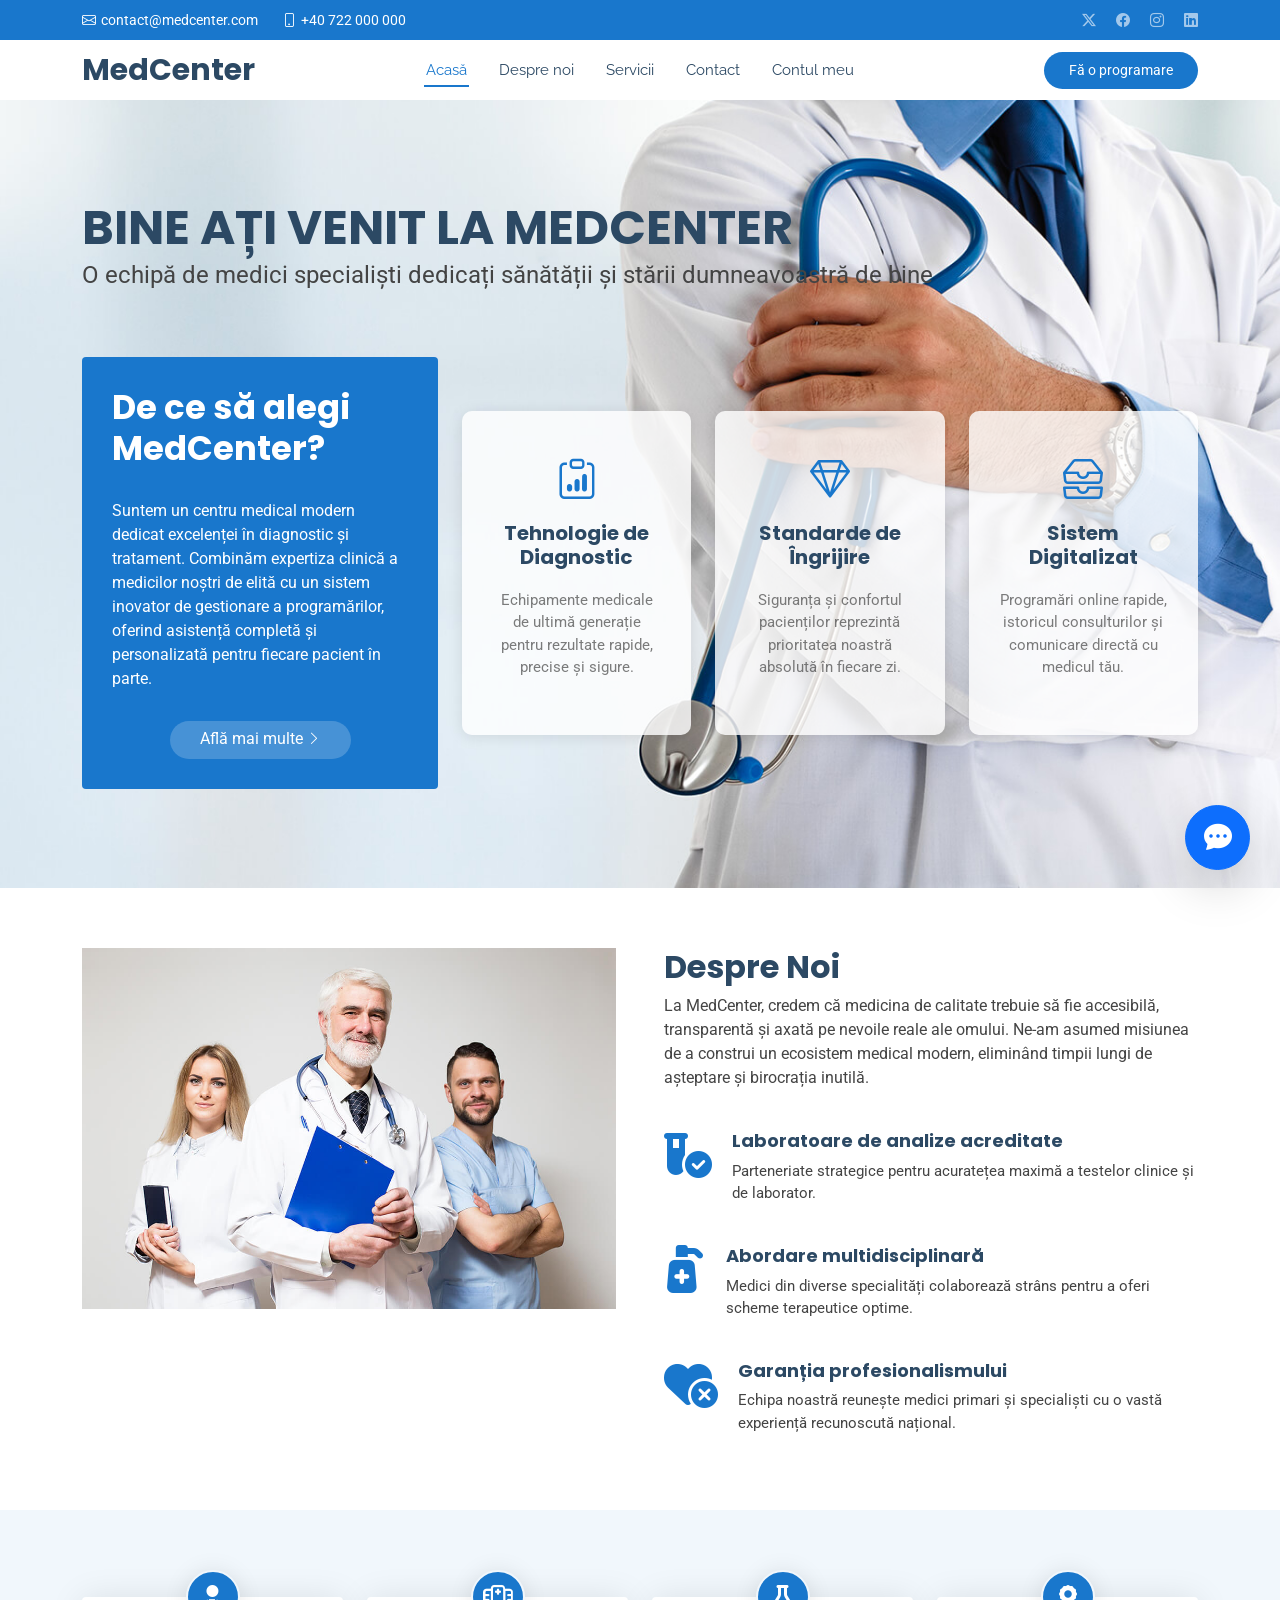
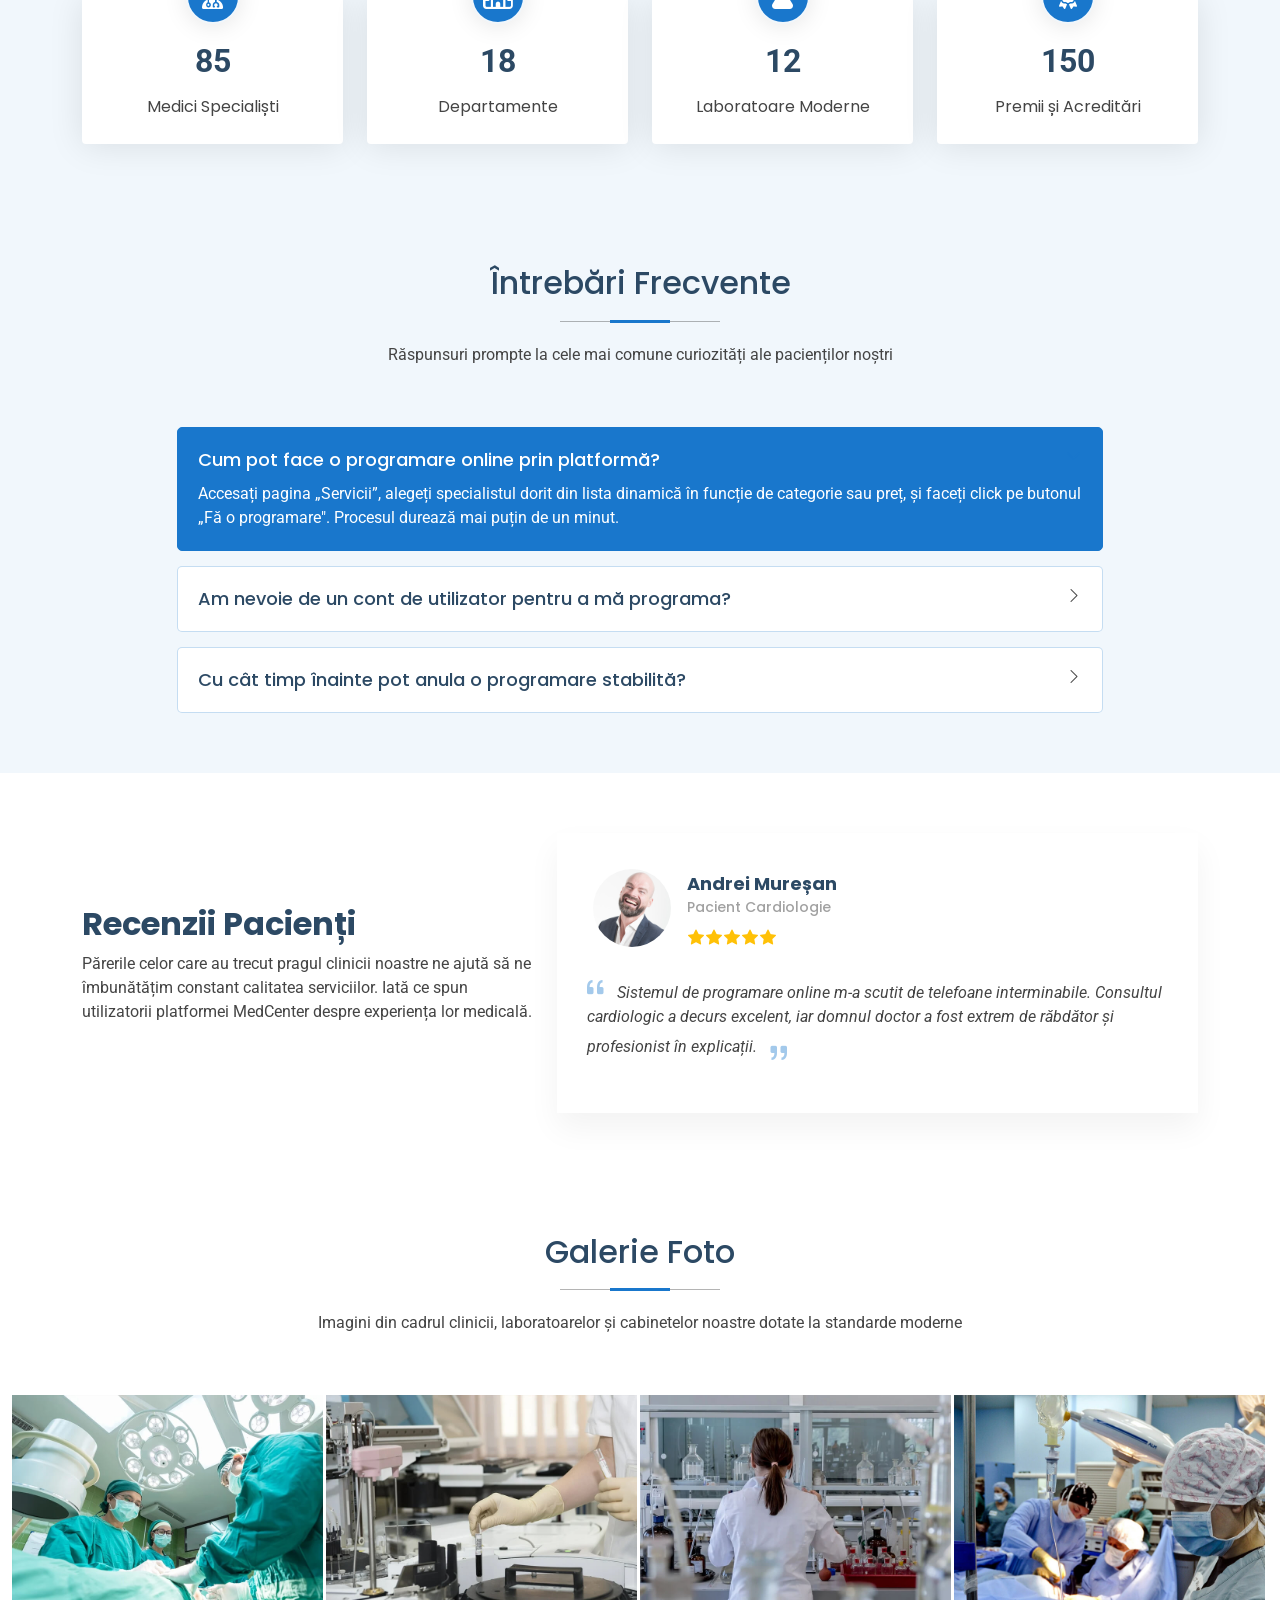
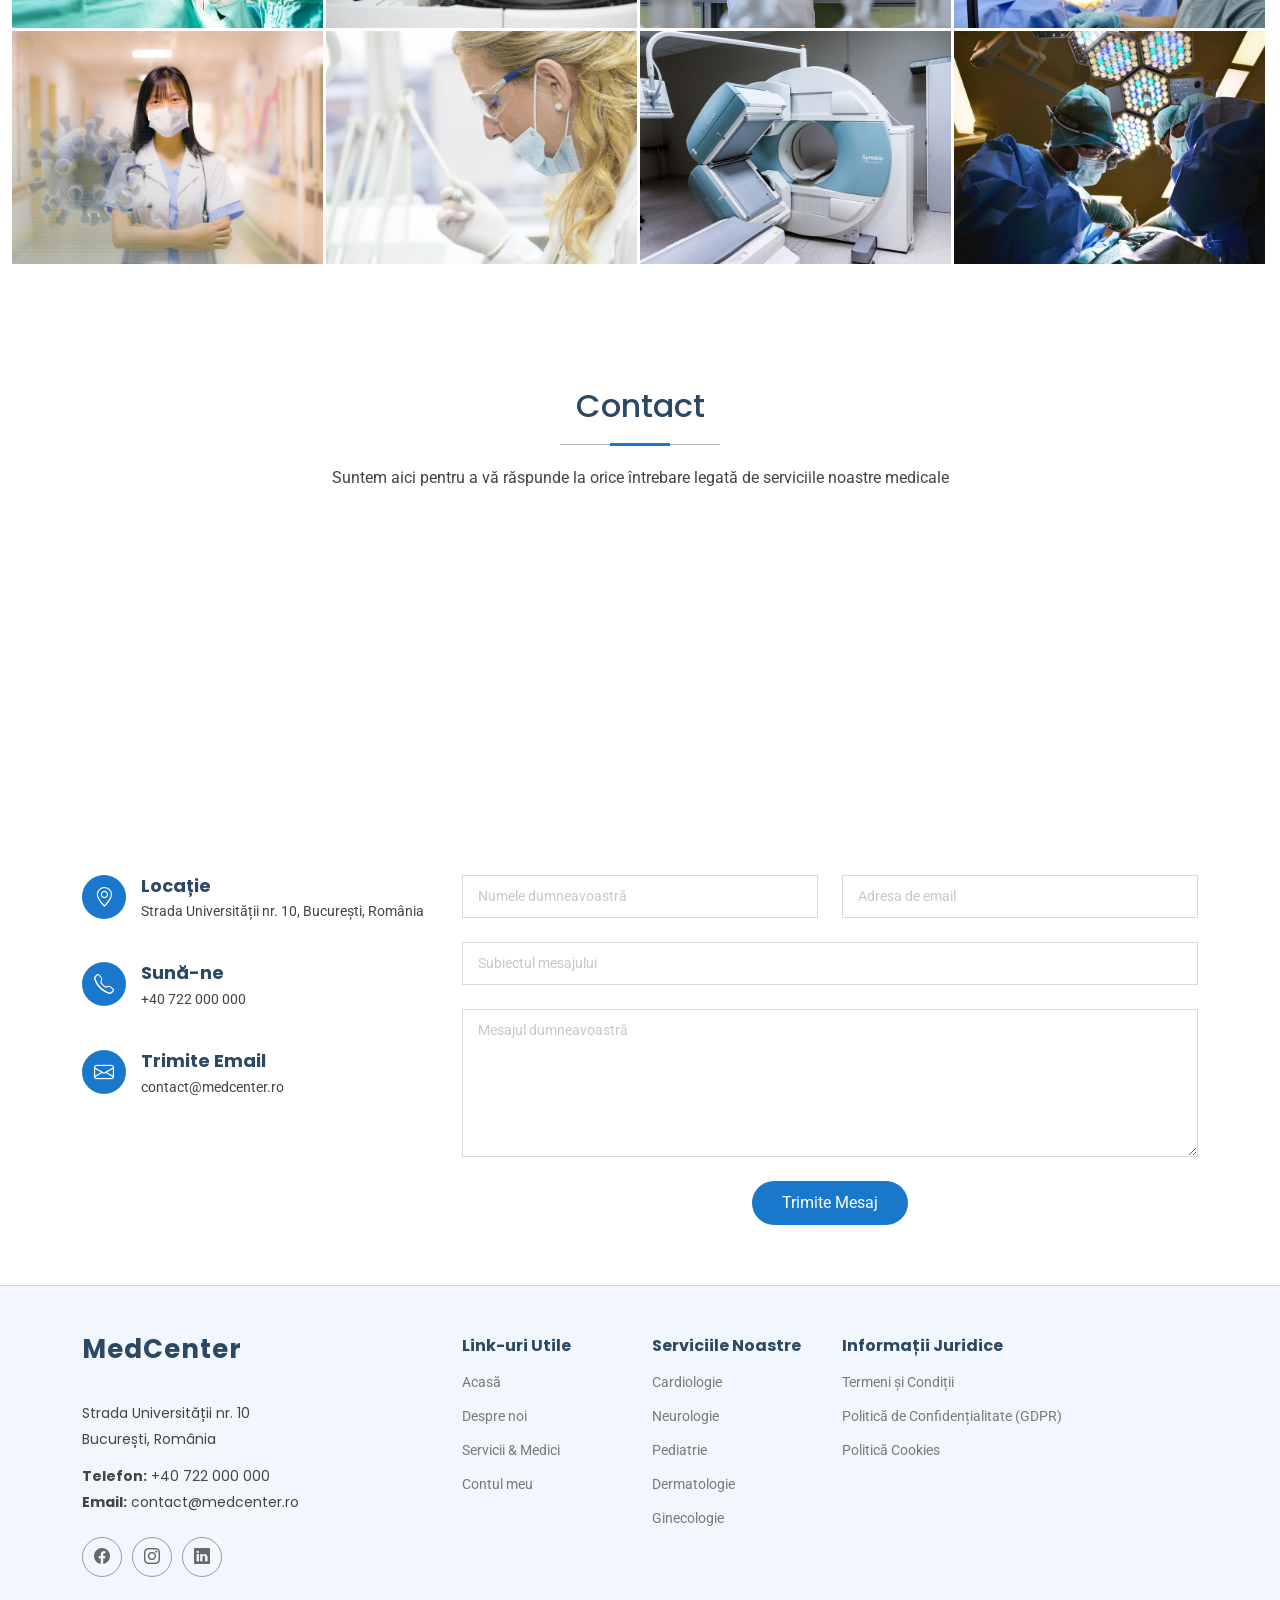
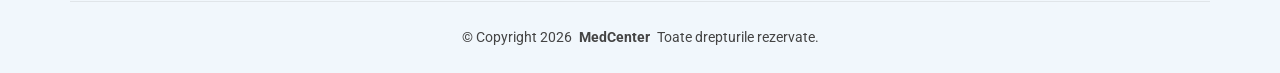
==== commit cc62a440: "Before clean" ====
--- a/api-gateway/src/main/resources/static/index.html
+++ b/api-gateway/src/main/resources/static/index.html
@@ -32,192 +32,174 @@
       document.documentElement.classList.add('is-staff');
   }
 </script>
-<!-- restul codului, header etc. -->
 
 <header id="header" class="header sticky-top" data-include="header.html"></header>
 
 <main class="main">
 
   <section id="hero" class="hero section light-background">
-
     <img src="assets/img/hero-bg.jpg" alt="" data-aos="fade-in">
-
     <div class="container position-relative">
-
       <div class="welcome position-relative" data-aos="fade-down" data-aos-delay="100">
         <h2>BINE AȚI VENIT LA MEDCENTER</h2>
         <p>O echipă de medici specialiști dedicați sănătății și stării dumneavoastră de bine</p>
-      </div><div class="content row gy-4">
-      <div class="col-lg-4 d-flex align-items-stretch">
-        <div class="why-box" data-aos="zoom-out" data-aos-delay="200">
-          <h3>De ce să alegi MedCenter?</h3>
-          <p>
-            Suntem un centru medical modern dedicat excelenței în diagnostic și tratament. Combinăm expertiza clinică a medicilor noștri de elită cu un sistem inovator de gestionare a programărilor, oferind asistență completă și personalizată pentru fiecare pacient în parte.
-          </p>
-          <div class="text-center">
-            <a href="#about" class="more-btn"><span>Află mai multe</span> <i class="bi bi-chevron-right"></i></a>
-          </div>
-        </div>
-      </div><div class="col-lg-8 d-flex align-items-stretch">
-      <div class="d-flex flex-column justify-content-center">
-        <div class="row gy-4">
-
-          <div class="col-xl-4 d-flex align-items-stretch">
-            <div class="icon-box" data-aos="zoom-out" data-aos-delay="300">
-              <i class="bi bi-clipboard-data"></i>
-              <h4>Tehnologie de Diagnostic</h4>
-              <p>Echipamente medicale de ultimă generație pentru rezultate rapide, precise și sigure.</p>
-            </div>
-          </div><div class="col-xl-4 d-flex align-items-stretch">
-          <div class="icon-box" data-aos="zoom-out" data-aos-delay="400">
-            <i class="bi bi-gem"></i>
-            <h4>Standarde de Îngrijire</h4>
-            <p>Siguranța și confortul pacienților reprezintă prioritatea noastră absolută în fiecare zi.</p>
-          </div>
-        </div><div class="col-xl-4 d-flex align-items-stretch">
-          <div class="icon-box" data-aos="zoom-out" data-aos-delay="500">
-            <i class="bi bi-inboxes"></i>
-            <h4>Sistem Digitalizat</h4>
-            <p>Programări online rapide, istoricul consulturilor și comunicare directă cu medicul tău.</p>
-          </div>
-        </div></div>
-      </div>
-    </div>
-    </div></div>
-
-  </section><section id="about" class="about section">
-
-  <div class="container">
-
-    <div class="row gy-4 gx-5">
-
-      <div class="col-lg-6 position-relative align-self-start" data-aos="fade-up" data-aos-delay="200">
-        <img src="assets/img/about.jpg" class="img-fluid" alt="">
-      </div>
-
-      <div class="col-lg-6 content" data-aos="fade-up" data-aos-delay="100">
-        <h3>Despre Noi</h3>
-        <p>
-          La MedCenter, credem că medicina de calitate trebuie să fie accesibilă, transparentă și axată pe nevoile reale ale omului. Ne-am asumed misiunea de a construi un ecosistem medical modern, eliminând timpii lungi de așteptare și birocrația inutilă.
-        </p>
-        <ul>
-          <li>
-            <i class="fa-solid fa-vial-circle-check"></i>
-            <div>
-              <h5>Laboratoare de analize acreditate</h5>
-              <p>Parteneriate strategice pentru acuratețea maximă a testelor clinice și de laborator.</p>
-            </div>
-          </li>
-          <li>
-            <i class="fa-solid fa-pump-medical"></i>
-            <div>
-              <h5>Abordare multidisciplinară</h5>
-              <p>Medici din diverse specialități colaborează strâns pentru a oferi scheme terapeutice optime.</p>
-            </div>
-          </li>
-          <li>
-            <i class="fa-solid fa-heart-circle-xmark"></i>
-            <div>
-              <h5>Garanția profesionalismului</h5>
-              <p>Echipa noastră reunește medici primari și specialiști cu o vastă experiență recunoscută național.</p>
-            </div>
-          </li>
-        </ul>
-      </div>
-
-    </div>
-
-  </div>
-
-</section><section id="stats" class="stats section light-background">
-
-  <div class="container" data-aos="fade-up" data-aos-delay="100">
-
-    <div class="row gy-4">
-
-      <div class="col-lg-3 col-md-6 d-flex flex-column align-items-center">
-        <i class="fa-solid fa-user-doctor"></i>
-        <div class="stats-item">
-          <span data-purecounter-start="0" data-purecounter-end="85" data-purecounter-duration="1" class="purecounter"></span>
-          <p>Medici Specialiști</p>
-        </div>
-      </div><div class="col-lg-3 col-md-6 d-flex flex-column align-items-center">
-      <i class="fa-regular fa-hospital"></i>
-      <div class="stats-item">
-        <span data-purecounter-start="0" data-purecounter-end="18" data-purecounter-duration="1" class="purecounter"></span>
-        <p>Departamente</p>
-      </div>
-    </div><div class="col-lg-3 col-md-6 d-flex flex-column align-items-center">
-      <i class="fas fa-flask"></i>
-      <div class="stats-item">
-        <span data-purecounter-start="0" data-purecounter-end="12" data-purecounter-duration="1" class="purecounter"></span>
-        <p>Laboratoare Moderne</p>
-      </div>
-    </div><div class="col-lg-3 col-md-6 d-flex flex-column align-items-center">
-      <i class="fas fa-award"></i>
-      <div class="stats-item">
-        <span data-purecounter-start="0" data-purecounter-end="150" data-purecounter-duration="1" class="purecounter"></span>
-        <p>Premii și Acreditări</p>
-      </div>
-    </div></div>
-
-  </div>
-
-</section><section id="faq" class="faq section light-background">
-
-  <div class="container section-title" data-aos="fade-up">
-    <h2>Întrebări Frecvente</h2>
-    <p>Răspunsuri prompte la cele mai comune curiozități ale pacienților noștri</p>
-  </div>
-
-  <div class="container">
-    <div class="row justify-content-center">
-      <div class="col-lg-10" data-aos="fade-up" data-aos-delay="100">
-        <div class="faq-container">
-
-          <div class="faq-item faq-active">
-            <h3>Cum pot face o programare online prin platformă?</h3>
-            <div class="faq-content">
-              <p>Accesați pagina „Servicii”, alegeți specialistul dorit din lista dinamică în funcție de categorie sau preț, și faceți click pe butonul „Fă o programare". Procesul durează mai puțin de un minut.</p>
-            </div>
-            <i class="faq-toggle bi bi-chevron-right"></i>
-          </div>
-
-          <div class="faq-item">
-            <h3>Am nevoie de un cont de utilizator pentru a mă programa?</h3>
-            <div class="faq-content">
-              <p>Da, crearea unui cont securizat în secțiunea „Contul meu” vă permite să vă gestionați rezervările active, să anulați sau să reprogramați vizitele și să aveți acces direct la istoricul consulturilor medicale.</p>
-            </div>
-            <i class="faq-toggle bi bi-chevron-right"></i>
-          </div>
-
-          <div class="faq-item">
-            <h3>Cu cât timp înainte pot anula o programare stabilită?</h3>
-            <div class="faq-content">
-              <p>Anularea sau modificarea unei programări se poate face direct din panoul dumneavoastră de utilizator (Dashboard) cu cel puțin 24 de ore înainte de ora stabilită inițial, fără niciun cost suplimentar.</p>
-            </div>
-            <i class="faq-toggle bi bi-chevron-right"></i>
-          </div>
-
-        </div>
-      </div>
-    </div>
-  </div>
-
-</section>
+      </div>
+      <div class="content row gy-4">
+        <div class="col-lg-4 d-flex align-items-stretch">
+          <div class="why-box" data-aos="zoom-out" data-aos-delay="200">
+            <h3>De ce să alegi MedCenter?</h3>
+            <p>Suntem un centru medical modern dedicat excelenței în diagnostic și tratament. Combinăm expertiza clinică a medicilor noștri de elită cu un sistem inovator de gestionare a programărilor, oferind asistență completă și personalizată pentru fiecare pacient în parte.</p>
+            <div class="text-center">
+              <a href="#about" class="more-btn"><span>Află mai multe</span> <i class="bi bi-chevron-right"></i></a>
+            </div>
+          </div>
+        </div>
+        <div class="col-lg-8 d-flex align-items-stretch">
+          <div class="d-flex flex-column justify-content-center">
+            <div class="row gy-4">
+              <div class="col-xl-4 d-flex align-items-stretch">
+                <div class="icon-box" data-aos="zoom-out" data-aos-delay="300">
+                  <i class="bi bi-clipboard-data"></i>
+                  <h4>Tehnologie de Diagnostic</h4>
+                  <p>Echipamente medicale de ultimă generație pentru rezultate rapide, precise și sigure.</p>
+                </div>
+              </div>
+              <div class="col-xl-4 d-flex align-items-stretch">
+                <div class="icon-box" data-aos="zoom-out" data-aos-delay="400">
+                  <i class="bi bi-gem"></i>
+                  <h4>Standarde de Îngrijire</h4>
+                  <p>Siguranța și confortul pacienților reprezintă prioritatea noastră absolută în fiecare zi.</p>
+                </div>
+              </div>
+              <div class="col-xl-4 d-flex align-items-stretch">
+                <div class="icon-box" data-aos="zoom-out" data-aos-delay="500">
+                  <i class="bi bi-inboxes"></i>
+                  <h4>Sistem Digitalizat</h4>
+                  <p>Programări online rapide, istoricul consulturilor și comunicare directă cu medicul tău.</p>
+                </div>
+              </div>
+            </div>
+          </div>
+        </div>
+      </div>
+    </div>
+  </section>
+
+  <section id="about" class="about section">
+    <div class="container">
+      <div class="row gy-4 gx-5">
+        <div class="col-lg-6 position-relative align-self-start" data-aos="fade-up" data-aos-delay="200">
+          <img src="assets/img/about.jpg" class="img-fluid" alt="">
+        </div>
+        <div class="col-lg-6 content" data-aos="fade-up" data-aos-delay="100">
+          <h3>Despre Noi</h3>
+          <p>La MedCenter, credem că medicina de calitate trebuie să fie accesibilă, transparentă și axată pe nevoile reale ale omului. Ne-am asumed misiunea de a construi un ecosistem medical modern, eliminând timpii lungi de așteptare și birocrația inutilă.</p>
+          <ul>
+            <li>
+              <i class="fa-solid fa-vial-circle-check"></i>
+              <div>
+                <h5>Laboratoare de analize acreditate</h5>
+                <p>Parteneriate strategice pentru acuratețea maximă a testelor clinice și de laborator.</p>
+              </div>
+            </li>
+            <li>
+              <i class="fa-solid fa-pump-medical"></i>
+              <div>
+                <h5>Abordare multidisciplinară</h5>
+                <p>Medici din diverse specialități colaborează strâns pentru a oferi scheme terapeutice optime.</p>
+              </div>
+            </li>
+            <li>
+              <i class="fa-solid fa-heart-circle-xmark"></i>
+              <div>
+                <h5>Garanția profesionalismului</h5>
+                <p>Echipa noastră reunește medici primari și specialiști cu o vastă experiență recunoscută național.</p>
+              </div>
+            </li>
+          </ul>
+        </div>
+      </div>
+    </div>
+  </section>
+
+  <section id="stats" class="stats section light-background">
+    <div class="container" data-aos="fade-up" data-aos-delay="100">
+      <div class="row gy-4">
+        <div class="col-lg-3 col-md-6 d-flex flex-column align-items-center">
+          <i class="fa-solid fa-user-doctor"></i>
+          <div class="stats-item">
+            <span data-purecounter-start="0" data-purecounter-end="85" data-purecounter-duration="1" class="purecounter"></span>
+            <p>Medici Specialiști</p>
+          </div>
+        </div>
+        <div class="col-lg-3 col-md-6 d-flex flex-column align-items-center">
+          <i class="fa-regular fa-hospital"></i>
+          <div class="stats-item">
+            <span data-purecounter-start="0" data-purecounter-end="18" data-purecounter-duration="1" class="purecounter"></span>
+            <p>Departamente</p>
+          </div>
+        </div>
+        <div class="col-lg-3 col-md-6 d-flex flex-column align-items-center">
+          <i class="fas fa-flask"></i>
+          <div class="stats-item">
+            <span data-purecounter-start="0" data-purecounter-end="12" data-purecounter-duration="1" class="purecounter"></span>
+            <p>Laboratoare Moderne</p>
+          </div>
+        </div>
+        <div class="col-lg-3 col-md-6 d-flex flex-column align-items-center">
+          <i class="fas fa-award"></i>
+          <div class="stats-item">
+            <span data-purecounter-start="0" data-purecounter-end="150" data-purecounter-duration="1" class="purecounter"></span>
+            <p>Premii și Acreditări</p>
+          </div>
+        </div>
+      </div>
+    </div>
+  </section>
+
+  <section id="faq" class="faq section light-background">
+    <div class="container section-title" data-aos="fade-up">
+      <h2>Întrebări Frecvente</h2>
+      <p>Răspunsuri prompte la cele mai comune curiozități ale pacienților noștri</p>
+    </div>
+    <div class="container">
+      <div class="row justify-content-center">
+        <div class="col-lg-10" data-aos="fade-up" data-aos-delay="100">
+          <div class="faq-container">
+            <div class="faq-item faq-active">
+              <h3>Cum pot face o programare online prin platformă?</h3>
+              <div class="faq-content">
+                <p>Accesați pagina „Servicii”, alegeți specialistul dorit din lista dinamică în funcție de categorie sau preț, și faceți click pe butonul „Fă o programare". Procesul durează mai puțin de un minut.</p>
+              </div>
+              <i class="faq-toggle bi bi-chevron-right"></i>
+            </div>
+            <div class="faq-item">
+              <h3>Am nevoie de un cont de utilizator pentru a mă programa?</h3>
+              <div class="faq-content">
+                <p>Da, crearea unui cont securizat în secțiunea „Contul meu” vă permite să vă gestionați rezervările active, să anulați sau să reprogramați vizitele și să aveți acces direct la istoricul consulturilor medicale.</p>
+              </div>
+              <i class="faq-toggle bi bi-chevron-right"></i>
+            </div>
+            <div class="faq-item">
+              <h3>Cu cât timp înainte pot anula o programare stabilită?</h3>
+              <div class="faq-content">
+                <p>Anularea sau modificarea unei programări se poate face direct din panoul dumneavoastră de utilizator (Dashboard) cu cel puțin 24 de ore înainte de ora stabilită inițial, fără niciun cost suplimentar.</p>
+              </div>
+              <i class="faq-toggle bi bi-chevron-right"></i>
+            </div>
+          </div>
+        </div>
+      </div>
+    </div>
+  </section>
 
   <section id="testimonials" class="testimonials section">
-
     <div class="container">
       <div class="row align-items-center">
-
         <div class="col-lg-5 info" data-aos="fade-up" data-aos-delay="100">
           <h3>Recenzii Pacienți</h3>
-          <p>
-            Părerile celor care au trecut pragul clinicii noastre ne ajută să ne îmbunătățim constant calitatea serviciilor. Iată ce spun utilizatorii platformei MedCenter despre experiența lor medicală.
-          </p>
-        </div>
-
+          <p>Părerile celor care au trecut pragul clinicii noastre ne ajută să ne îmbunătățim constant calitatea serviciilor. Iată ce spun utilizatorii platformei MedCenter despre experiența lor medicală.</p>
+        </div>
         <div class="col-lg-7" data-aos="fade-up" data-aos-delay="200">
           <div class="swiper init-swiper">
             <script type="application/json" class="swiper-config">
@@ -230,7 +212,6 @@
               }
             </script>
             <div class="swiper-wrapper">
-
               <div class="swiper-slide">
                 <div class="testimonial-item">
                   <div class="d-flex">
@@ -250,7 +231,6 @@
                   </p>
                 </div>
               </div>
-
               <div class="swiper-slide">
                 <div class="testimonial-item">
                   <div class="d-flex">
@@ -270,94 +250,91 @@
                   </p>
                 </div>
               </div>
-
             </div>
             <div class="swiper-pagination"></div>
           </div>
         </div>
-
-      </div>
-    </div>
-
+      </div>
+    </div>
   </section>
 
   <section id="gallery" class="gallery section">
-
     <div class="container section-title" data-aos="fade-up">
       <h2>Galerie Foto</h2>
       <p>Imagini din cadrul clinicii, laboratoarelor și cabinetelor noastre dotate la standarde moderne</p>
-    </div><div class="container-fluid" data-aos="fade-up" data-aos-delay="100">
-
-    <div class="row g-0">
-
-      <div class="col-lg-3 col-md-4">
-        <div class="gallery-item">
-          <a href="assets/img/gallery/gallery-1.jpg" class="glightbox" data-gallery="images-gallery">
-            <img src="assets/img/gallery/gallery-1.jpg" alt="Cabinet Consultanță" class="img-fluid">
-          </a>
-        </div>
-      </div><div class="col-lg-3 col-md-4">
-      <div class="gallery-item">
-        <a href="assets/img/gallery/gallery-2.jpg" class="glightbox" data-gallery="images-gallery">
-          <img src="assets/img/gallery/gallery-2.jpg" alt="Echipament Diagnostic" class="img-fluid">
-        </a>
-      </div>
-    </div><div class="col-lg-3 col-md-4">
-      <div class="gallery-item">
-        <a href="assets/img/gallery/gallery-3.jpg" class="glightbox" data-gallery="images-gallery">
-          <img src="assets/img/gallery/gallery-3.jpg" alt="Laborator Analize" class="img-fluid">
-        </a>
-      </div>
-    </div><div class="col-lg-3 col-md-4">
-      <div class="gallery-item">
-        <a href="assets/img/gallery/gallery-4.jpg" class="glightbox" data-gallery="images-gallery">
-          <img src="assets/img/gallery/gallery-4.jpg" alt="Sala de Tratament" class="img-fluid">
-        </a>
-      </div>
-    </div><div class="col-lg-3 col-md-4">
-      <div class="gallery-item">
-        <a href="assets/img/gallery/gallery-5.jpg" class="glightbox" data-gallery="images-gallery">
-          <img src="assets/img/gallery/gallery-5.jpg" alt="Tehnologie Medicală" class="img-fluid">
-        </a>
-      </div>
-    </div><div class="col-lg-3 col-md-4">
-      <div class="gallery-item">
-        <a href="assets/img/gallery/gallery-6.jpg" class="glightbox" data-gallery="images-gallery">
-          <img src="assets/img/gallery/gallery-6.jpg" alt="Cabinet Pediatrie" class="img-fluid">
-        </a>
-      </div>
-    </div><div class="col-lg-3 col-md-4">
-      <div class="gallery-item">
-        <a href="assets/img/gallery/gallery-7.jpg" class="glightbox" data-gallery="images-gallery">
-          <img src="assets/img/gallery/gallery-7.jpg" alt="Recepție MedCenter" class="img-fluid">
-        </a>
-      </div>
-    </div><div class="col-lg-3 col-md-4">
-      <div class="gallery-item">
-        <a href="assets/img/gallery/gallery-8.jpg" class="glightbox" data-gallery="images-gallery">
-          <img src="assets/img/gallery/gallery-8.jpg" alt="Săli de Așteptare" class="img-fluid">
-        </a>
-      </div>
-    </div></div>
-
-  </div>
-
+    </div>
+    <div class="container-fluid" data-aos="fade-up" data-aos-delay="100">
+      <div class="row g-0">
+        <div class="col-lg-3 col-md-4">
+          <div class="gallery-item">
+            <a href="assets/img/gallery/gallery-1.jpg" class="glightbox" data-gallery="images-gallery">
+              <img src="assets/img/gallery/gallery-1.jpg" alt="Cabinet Consultanță" class="img-fluid">
+            </a>
+          </div>
+        </div>
+        <div class="col-lg-3 col-md-4">
+          <div class="gallery-item">
+            <a href="assets/img/gallery/gallery-2.jpg" class="glightbox" data-gallery="images-gallery">
+              <img src="assets/img/gallery/gallery-2.jpg" alt="Echipament Diagnostic" class="img-fluid">
+            </a>
+          </div>
+        </div>
+        <div class="col-lg-3 col-md-4">
+          <div class="gallery-item">
+            <a href="assets/img/gallery/gallery-3.jpg" class="glightbox" data-gallery="images-gallery">
+              <img src="assets/img/gallery/gallery-3.jpg" alt="Laborator Analize" class="img-fluid">
+            </a>
+          </div>
+        </div>
+        <div class="col-lg-3 col-md-4">
+          <div class="gallery-item">
+            <a href="assets/img/gallery/gallery-4.jpg" class="glightbox" data-gallery="images-gallery">
+              <img src="assets/img/gallery/gallery-4.jpg" alt="Sala de Tratament" class="img-fluid">
+            </a>
+          </div>
+        </div>
+        <div class="col-lg-3 col-md-4">
+          <div class="gallery-item">
+            <a href="assets/img/gallery/gallery-5.jpg" class="glightbox" data-gallery="images-gallery">
+              <img src="assets/img/gallery/gallery-5.jpg" alt="Tehnologie Medicală" class="img-fluid">
+            </a>
+          </div>
+        </div>
+        <div class="col-lg-3 col-md-4">
+          <div class="gallery-item">
+            <a href="assets/img/gallery/gallery-6.jpg" class="glightbox" data-gallery="images-gallery">
+              <img src="assets/img/gallery/gallery-6.jpg" alt="Cabinet Pediatrie" class="img-fluid">
+            </a>
+          </div>
+        </div>
+        <div class="col-lg-3 col-md-4">
+          <div class="gallery-item">
+            <a href="assets/img/gallery/gallery-7.jpg" class="glightbox" data-gallery="images-gallery">
+              <img src="assets/img/gallery/gallery-7.jpg" alt="Recepție MedCenter" class="img-fluid">
+            </a>
+          </div>
+        </div>
+        <div class="col-lg-3 col-md-4">
+          <div class="gallery-item">
+            <a href="assets/img/gallery/gallery-8.jpg" class="glightbox" data-gallery="images-gallery">
+              <img src="assets/img/gallery/gallery-8.jpg" alt="Săli de Așteptare" class="img-fluid">
+            </a>
+          </div>
+        </div>
+      </div>
+    </div>
   </section>
 
   <section id="contact" class="contact section">
-
     <div class="container section-title" data-aos="fade-up">
       <h2>Contact</h2>
       <p>Suntem aici pentru a vă răspunde la orice întrebare legată de serviciile noastre medicale</p>
     </div>
-
     <div class="mb-5" data-aos="fade-up" data-aos-delay="200">
       <iframe style="border:0; width: 100%; height: 270px;" src="https://maps.google.com/maps?q=Strada%20Universitatii%2010,%20Bucuresti&t=&z=13&ie=UTF8&iwloc=&output=embed" frameborder="0" allowfullscreen="" loading="lazy" referrerpolicy="no-referrer-when-downgrade"></iframe>
     </div>
-
     <div class="container" data-aos="fade-up" data-aos-delay="100">
       <div class="row gy-4">
-
         <div class="col-lg-4">
           <div class="info-item d-flex" data-aos="fade-up" data-aos-delay="300">
             <i class="bi bi-geo-alt flex-shrink-0"></i>
@@ -366,7 +343,6 @@
               <p>Strada Universității nr. 10, București, România</p>
             </div>
           </div>
-
           <div class="info-item d-flex" data-aos="fade-up" data-aos-delay="400">
             <i class="bi bi-telephone flex-shrink-0"></i>
             <div>
@@ -374,7 +350,6 @@
               <p>+40 722 000 000</p>
             </div>
           </div>
-
           <div class="info-item d-flex" data-aos="fade-up" data-aos-delay="500">
             <i class="bi bi-envelope flex-shrink-0"></i>
             <div>
@@ -383,129 +358,48 @@
             </div>
           </div>
         </div>
-
         <div class="col-lg-8">
           <form id="contact-form" class="php-email-form" data-aos="fade-up" data-aos-delay="200">
             <div class="row gy-4">
-
               <div class="col-md-6">
                 <input type="text" id="contact-name" class="form-control" placeholder="Numele dumneavoastră" required="">
               </div>
-
               <div class="col-md-6 ">
                 <input type="email" id="contact-email" class="form-control" placeholder="Adresa de email" required="">
               </div>
-
               <div class="col-md-12">
                 <input type="text" id="contact-subject" class="form-control" placeholder="Subiectul mesajului" required="">
               </div>
-
               <div class="col-md-12">
                 <textarea class="form-control" id="contact-message" rows="6" placeholder="Mesajul dumneavoastră" required=""></textarea>
               </div>
-
               <div class="col-md-12 text-center">
                 <div id="contact-loading" class="d-none text-primary mb-3">Se trimite mesajul...</div>
                 <div id="contact-error" class="d-none text-danger mb-3">A apărut o eroare. Serverul nu răspunde.</div>
                 <div id="contact-success" class="d-none text-success mb-3">Mesajul dumneavoastră a fost trimis cu succes!</div>
-
                 <button type="submit" style="background: #1977cc; color: white; border: 0; padding: 10px 30px; border-radius: 50px; transition: 0.4s;">Trimite Mesaj</button>
               </div>
-
             </div>
           </form>
         </div>
-
-      </div>
-    </div>
-
+      </div>
+    </div>
   </section>
 
 </main>
 
 <div data-include="footer.html"></div>
-
 
 <script src="assets/vendor/bootstrap/js/bootstrap.bundle.min.js"></script>
 <script src="assets/vendor/aos/aos.js"></script>
 <script src="assets/vendor/glightbox/js/glightbox.min.js"></script>
 <script src="assets/vendor/purecounter/purecounter_vanilla.js"></script>
 <script src="assets/vendor/swiper/swiper-bundle.min.js"></script>
-
 <script src="assets/js/loader.js"></script>
 
-<script>
-  window.addEventListener('componentsLoaded', () => {
-      const header = document.querySelector('#header');
-      if (!header) {
-          console.error("Eroare: Header-ul nu a fost găsit în DOM!");
-          return;
-      }
-
-      const mainScript = document.createElement('script');
-      mainScript.src = 'assets/js/main.js';
-      mainScript.onload = () => {
-          console.log("MedCenter main.js a fost încărcat și inițializat.");
-          if (typeof AOS !== 'undefined') {
-              AOS.init({
-                  duration: 600,
-                  easing: 'ease-in-out',
-                  once: true,
-                  mirror: false
-              });
-          }
-      };
-      document.body.appendChild(mainScript);
-  });
-
-  document.addEventListener('DOMContentLoaded', () => {
-    const form = document.getElementById('contact-form');
-    if (!form) return;
-
-    form.addEventListener('submit', async (e) => {
-        e.preventDefault(); // Oprim reîncărcarea paginii
-
-        // Ascundem mesajele anterioare și arătăm loader-ul
-        document.getElementById('contact-loading').classList.remove('d-none');
-        document.getElementById('contact-error').classList.add('d-none');
-        document.getElementById('contact-success').classList.add('d-none');
-
-        // Colectăm datele din input-uri
-        const contactData = {
-            name: document.getElementById('contact-name').value,
-            email: document.getElementById('contact-email').value,
-            subject: document.getElementById('contact-subject').value,
-            message: document.getElementById('contact-message').value
-        };
-
-        try {
-            // Trimitem cererea către backend prin API Gateway (schimbă ruta dacă ai alt endpoint în Java)
-            const response = await fetch('/resources/contact', {
-                method: 'POST',
-                headers: {
-                    'Content-Type': 'application/json'
-                },
-                body: JSON.stringify(contactData)
-            });
-
-            document.getElementById('contact-loading').classList.add('d-none');
-
-            if (response.ok) {
-                document.getElementById('contact-success').classList.remove('d-none');
-                form.reset(); // Curățăm formularul
-            } else {
-                document.getElementById('contact-error').classList.remove('d-none');
-                document.getElementById('contact-error').innerText = "Eroare de la server. Mesajul nu a putut fi salvat.";
-            }
-        } catch (error) {
-            console.error("Eroare la trimiterea mesajului:", error);
-            document.getElementById('contact-loading').classList.add('d-none');
-            document.getElementById('contact-error').classList.remove('d-none');
-            document.getElementById('contact-error').innerText = "Nu s-a putut contacta serverul (Network Error).";
-        }
-    });
-});
-</script>
+<!-- Modulul principal și cel de Chatbot -->
+<script src="assets/js/index.js"></script>
 <script src="assets/js/chatbot.js"></script>
+
 </body>
 </html>
--- a/api-gateway/src/main/resources/static/assets/css/main.css
+++ b/api-gateway/src/main/resources/static/assets/css/main.css
@@ -1751,4 +1751,197 @@
     color: #ffffff !important;
     transform: translateX(5px);
     border-color: #0d6efd !important;
+}
+
+/* =========================================
+   STILURI PENTRU PAGINA DE PROGRAMĂRI (BOOKING)
+   ========================================= */
+.booking-section {
+    padding-top: 140px;
+    min-height: 80vh;
+    background-color: #f8f9fa;
+}
+
+.booking-card {
+    border: none;
+    border-radius: 1rem;
+    box-shadow: 0 0.5rem 1rem rgba(0, 0, 0, 0.08);
+    background: white;
+    padding: 2.5rem;
+}
+
+/* Stiluri pentru butoanele de Sloturi (Zile si Ore) */
+.slot-btn {
+    border: 2px solid #dee2e6;
+    background: white;
+    color: #495057;
+    border-radius: 12px;
+    padding: 12px 15px;
+    cursor: pointer;
+    transition: all 0.2s ease-in-out;
+    text-align: center;
+    min-width: 90px;
+    font-weight: 500;
+}
+
+.slot-btn:hover {
+    border-color: #0d6efd;
+    color: #0d6efd;
+    background-color: #f0f7ff;
+    transform: translateY(-2px);
+}
+
+.slot-btn.active {
+    background-color: #0d6efd;
+    border-color: #0d6efd;
+    color: white;
+    box-shadow: 0 4px 8px rgba(13, 110, 253, 0.3);
+}
+
+.slot-btn.active span {
+    color: #ffffff !important;
+}
+
+.slot-btn.disabled-slot {
+    opacity: 0.5;
+    cursor: not-allowed;
+    background-color: #f8f9fa;
+    pointer-events: none;
+}
+
+
+
+.auth-section {
+            padding-top: 80px;
+            padding-bottom: 60px;
+            min-height: 80vh;
+            background-color: #f8f9fa;
+        }
+        .auth-card {
+            border: none;
+            border-radius: 1rem;
+            box-shadow: 0 0.5rem 1rem rgba(0, 0, 0, 0.08);
+            background: white;
+            overflow: hidden;
+        }
+        .nav-pills .nav-link {
+            border-radius: 0.5rem;
+            color: #495057;
+            font-weight: 500;
+        }
+        .nav-pills .nav-link.active {
+            background-color: #0d6efd;
+            color: white;
+        }
+        .password-toggle-icon {
+            cursor: pointer;
+            z-index: 10;
+            padding: 10px;
+        }
+        .password-toggle-icon:hover {
+            color: #0d6efd !important;
+        }
+        #preloader { display: none !important; }
+
+        .text-success { color: #198754 !important; transition: color 0.3s ease; }
+        .text-danger { color: #dc3545 !important; transition: color 0.3s ease; }
+
+        /* Prevenire pâlpâire buton programare pentru Admin/Doctor */
+        html.is-staff #header-appointment-btn {
+            display: none !important;
+        }
+
+        .chatbot-container {
+                    position: fixed;
+                    bottom: 30px;
+                    right: 30px;
+                    z-index: 99999;
+                }
+                .chatbot-window {
+                    width: 340px;
+                    border: 1px solid #dee2e6;
+                    background-color: white;
+                    animation: slideUp 0.4s cubic-bezier(0.175, 0.885, 0.32, 1.275); /* Efect de "săritură" la deschidere */
+                    display: flex;
+                    flex-direction: column;
+                }
+                .chat-msg {
+                    max-width: 85%;
+                    font-size: 0.9rem;
+                    margin-bottom: 12px;
+                    animation: fadeIn 0.3s ease-in;
+                    box-shadow: 0 2px 5px rgba(0,0,0,0.05);
+                }
+                .msg-bot {
+                    background-color: #ffffff;
+                    color: #333;
+                    border: 1px solid #e9ecef;
+                    border-radius: 15px 15px 15px 0;
+                    padding: 10px 15px;
+                    align-self: flex-start;
+                }
+                .msg-user {
+                    background-color: #0d6efd;
+                    color: white;
+                    border-radius: 15px 15px 0 15px;
+                    padding: 10px 15px;
+                    align-self: flex-end;
+                    margin-left: auto;
+                }
+                .chat-option-btn {
+                    display: block;
+                    width: 100%;
+                    text-align: left;
+                    margin-top: 6px;
+                    font-size: 0.85rem;
+                    border-radius: 15px;
+                    white-space: normal;
+                    transition: all 0.2s;
+                }
+                .chat-option-btn:hover {
+                    background-color: #0d6efd;
+                    color: white;
+                }
+                @keyframes slideUp {
+                    from { opacity: 0; transform: translateY(50px) scale(0.9); }
+                    to { opacity: 1; transform: translateY(0) scale(1); }
+                }
+                @keyframes fadeIn {
+                    from { opacity: 0; transform: translateY(10px); }
+                    to { opacity: 1; transform: translateY(0); }
+                }
+                #chatbot-btn:hover {
+                    transform: scale(1.1);
+                }
+                /* Stil pentru scrollbar sa arate finut */
+                #chatbot-messages::-webkit-scrollbar { width: 6px; }
+                #chatbot-messages::-webkit-scrollbar-thumb { background: #ccc; border-radius: 10px; }
+.team-member, [data-aos] {
+            opacity: 1 !important;
+            transform: none !important;
+            visibility: visible !important;
+        }
+
+        /* Stilizare pentru tab-urile din modalul de gestionare */
+        .nav-tabs .nav-link { font-weight: 500; color: #495057; }
+        .nav-tabs .nav-link.active { color: #0d6efd; font-weight: bold; border-bottom: 3px solid #0d6efd; }
+/* =========================================
+   FIX PENTRU ÎNCĂRCAREA ASINCRONĂ A PAGINILOR
+   ========================================= */
+
+/* 1. Rezervăm spațiul fizic al antetului (aprox 116px) doar cât timp se încarcă */
+#header[data-include] {
+    min-height: 116px;
+    background-color: #ffffff; /* Previne ecranul complet gol */
+}
+
+/* 2. Ascundem corpul paginilor secundare pentru o tranziție fină */
+body:not(.index-page) .main {
+    opacity: 0;
+    transition: opacity 0.4s ease-in-out;
+}
+
+/* 3. Clasa care se activează când header-ul a fost așezat perfect */
+body:not(.index-page) .main.content-ready {
+    opacity: 1;
 }
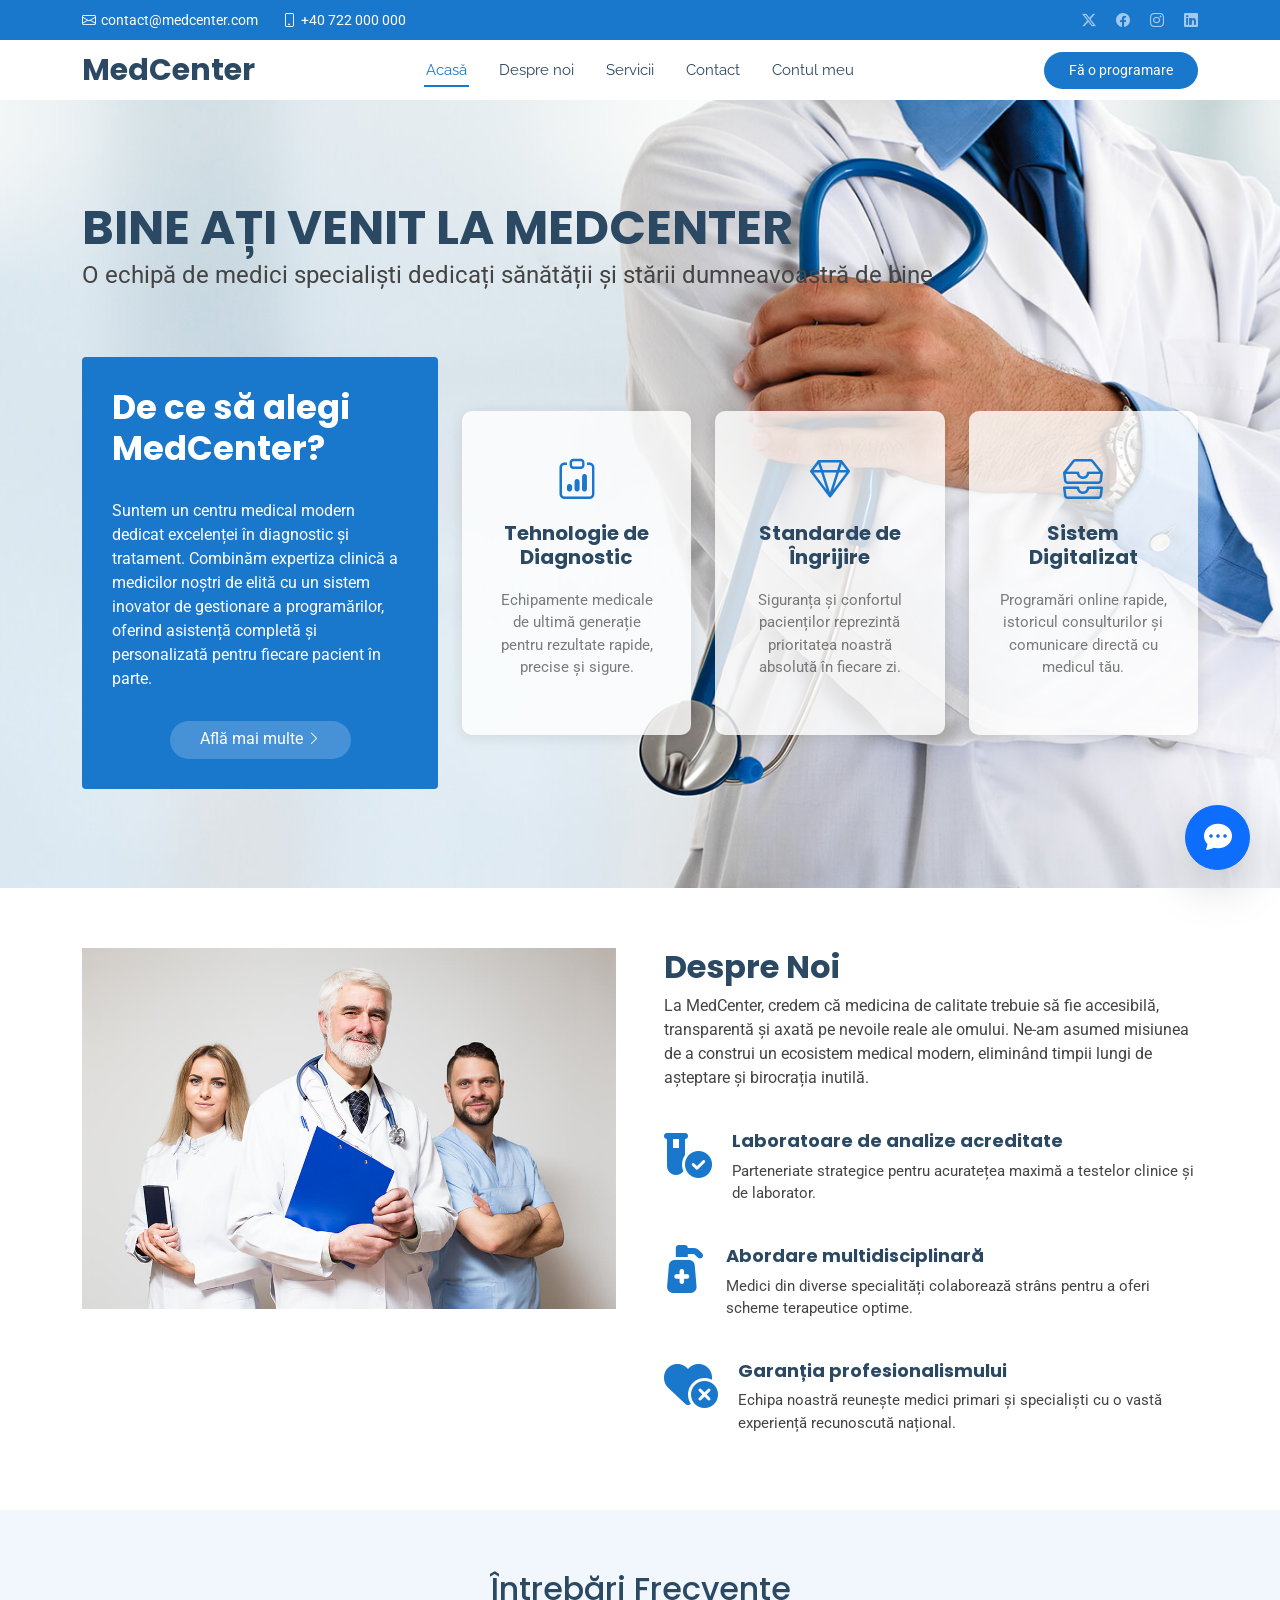
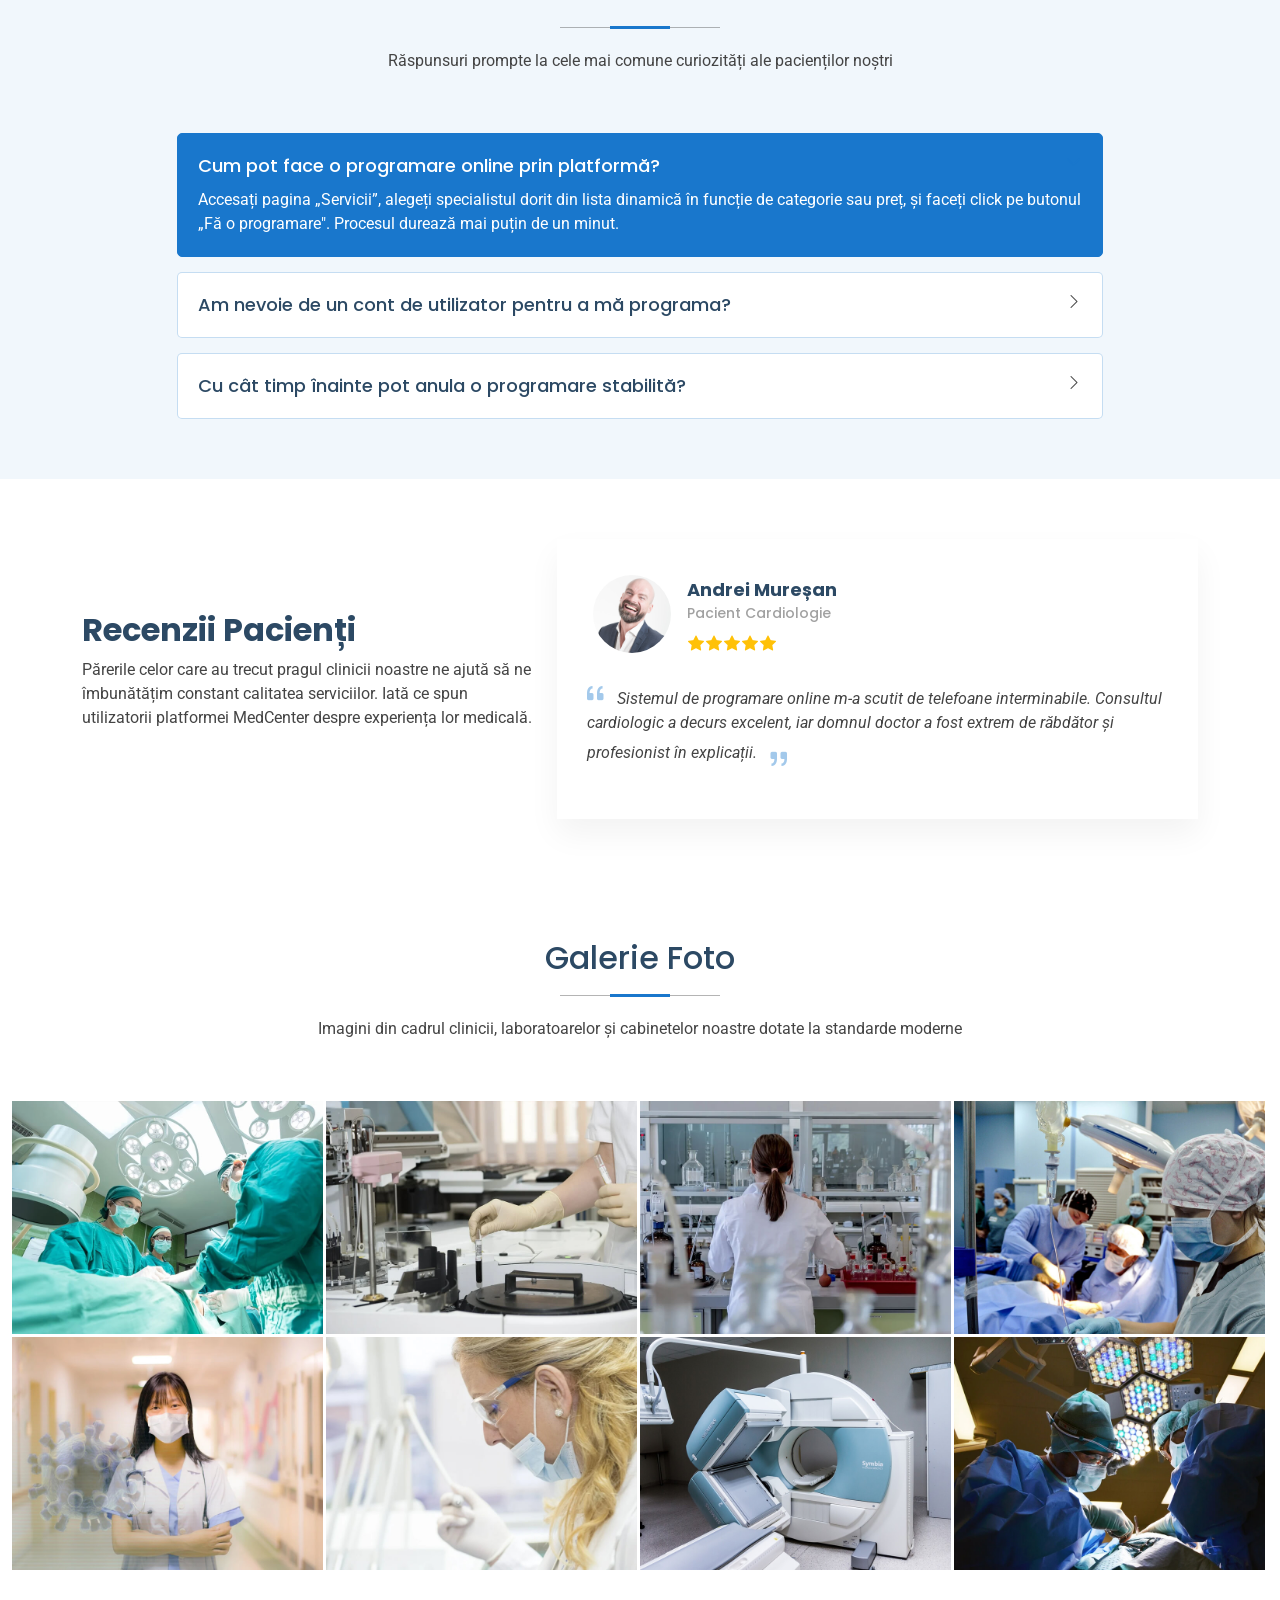
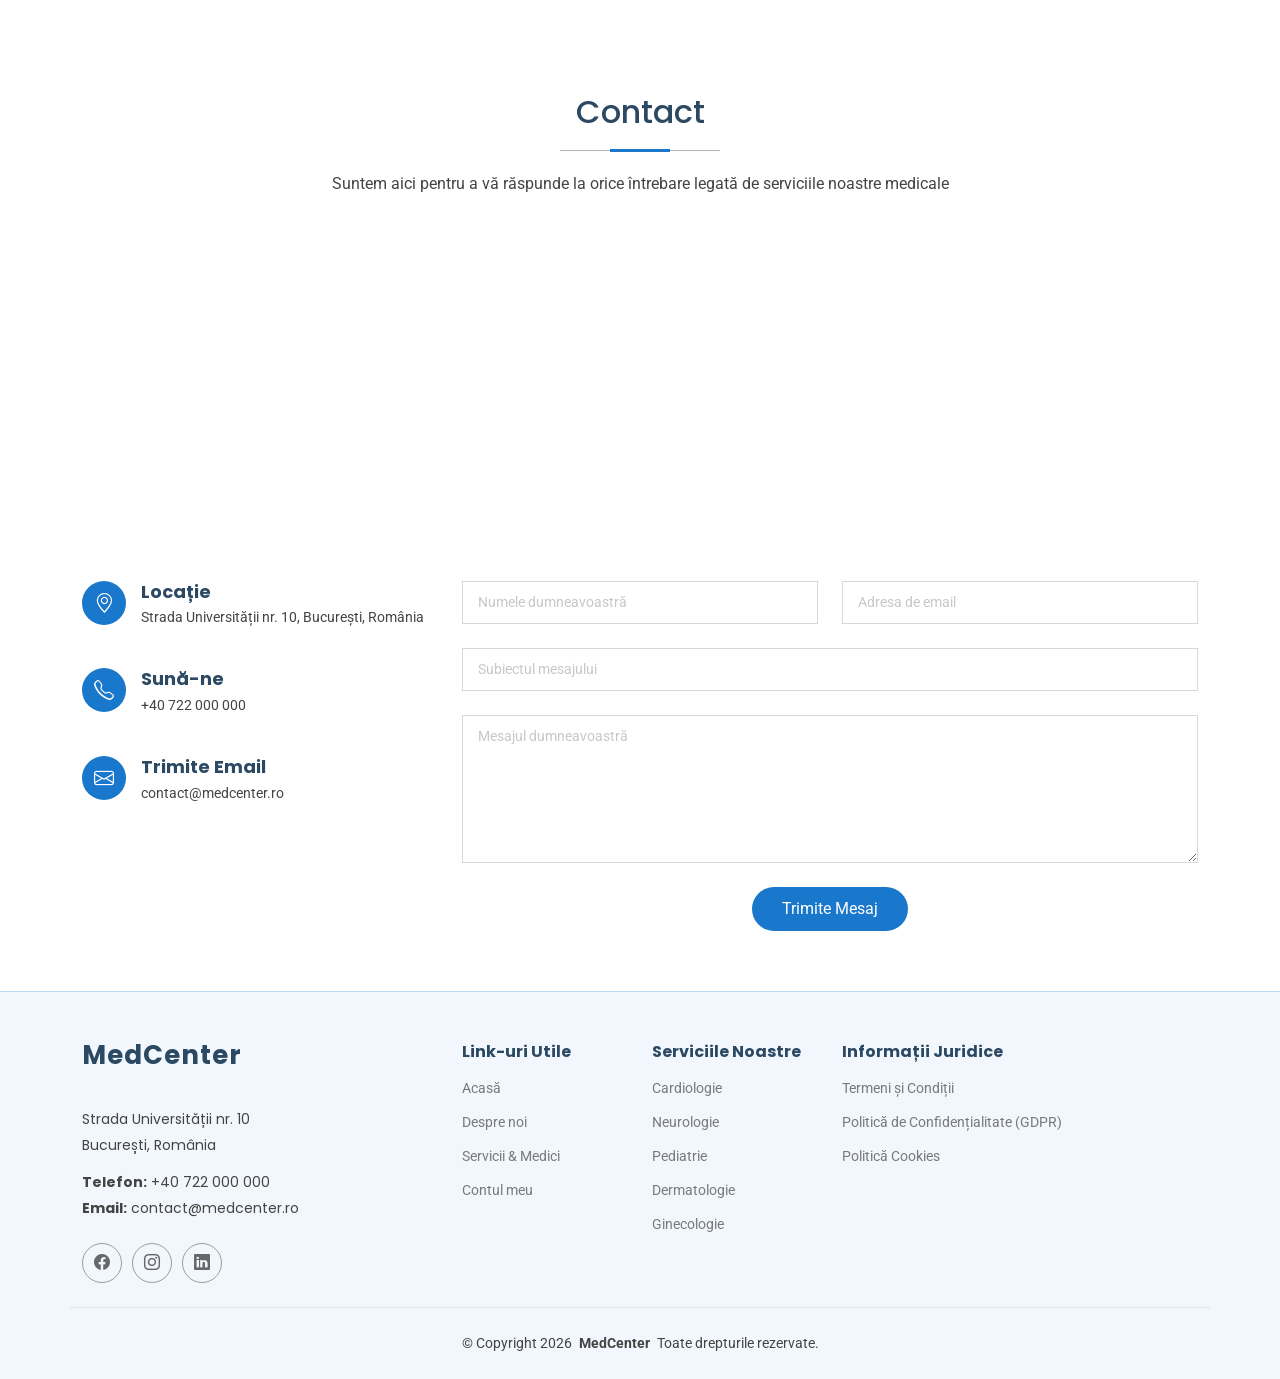
==== commit ab751b70: "done" ====
--- a/api-gateway/src/main/resources/static/index.html
+++ b/api-gateway/src/main/resources/static/index.html
@@ -117,41 +117,6 @@
               </div>
             </li>
           </ul>
-        </div>
-      </div>
-    </div>
-  </section>
-
-  <section id="stats" class="stats section light-background">
-    <div class="container" data-aos="fade-up" data-aos-delay="100">
-      <div class="row gy-4">
-        <div class="col-lg-3 col-md-6 d-flex flex-column align-items-center">
-          <i class="fa-solid fa-user-doctor"></i>
-          <div class="stats-item">
-            <span data-purecounter-start="0" data-purecounter-end="85" data-purecounter-duration="1" class="purecounter"></span>
-            <p>Medici Specialiști</p>
-          </div>
-        </div>
-        <div class="col-lg-3 col-md-6 d-flex flex-column align-items-center">
-          <i class="fa-regular fa-hospital"></i>
-          <div class="stats-item">
-            <span data-purecounter-start="0" data-purecounter-end="18" data-purecounter-duration="1" class="purecounter"></span>
-            <p>Departamente</p>
-          </div>
-        </div>
-        <div class="col-lg-3 col-md-6 d-flex flex-column align-items-center">
-          <i class="fas fa-flask"></i>
-          <div class="stats-item">
-            <span data-purecounter-start="0" data-purecounter-end="12" data-purecounter-duration="1" class="purecounter"></span>
-            <p>Laboratoare Moderne</p>
-          </div>
-        </div>
-        <div class="col-lg-3 col-md-6 d-flex flex-column align-items-center">
-          <i class="fas fa-award"></i>
-          <div class="stats-item">
-            <span data-purecounter-start="0" data-purecounter-end="150" data-purecounter-duration="1" class="purecounter"></span>
-            <p>Premii și Acreditări</p>
-          </div>
         </div>
       </div>
     </div>
--- a/api-gateway/src/main/resources/static/assets/css/main.css
+++ b/api-gateway/src/main/resources/static/assets/css/main.css
@@ -1944,4 +1944,10 @@
 /* 3. Clasa care se activează când header-ul a fost așezat perfect */
 body:not(.index-page) .main.content-ready {
     opacity: 1;
-}+}
+
+.filter-btn { border-radius: 20px; margin: 5px; }
+.filter-btn.active-filter { background-color: var(--accent-color); color: white; }
+.team-member { border: 1px solid #f0f0f0; transition: 0.3s; }
+.team-member:hover { box-shadow: 0 5px 15px rgba(0,0,0,0.1) !important; }
+.opacity-50 { filter: grayscale(100%); }
